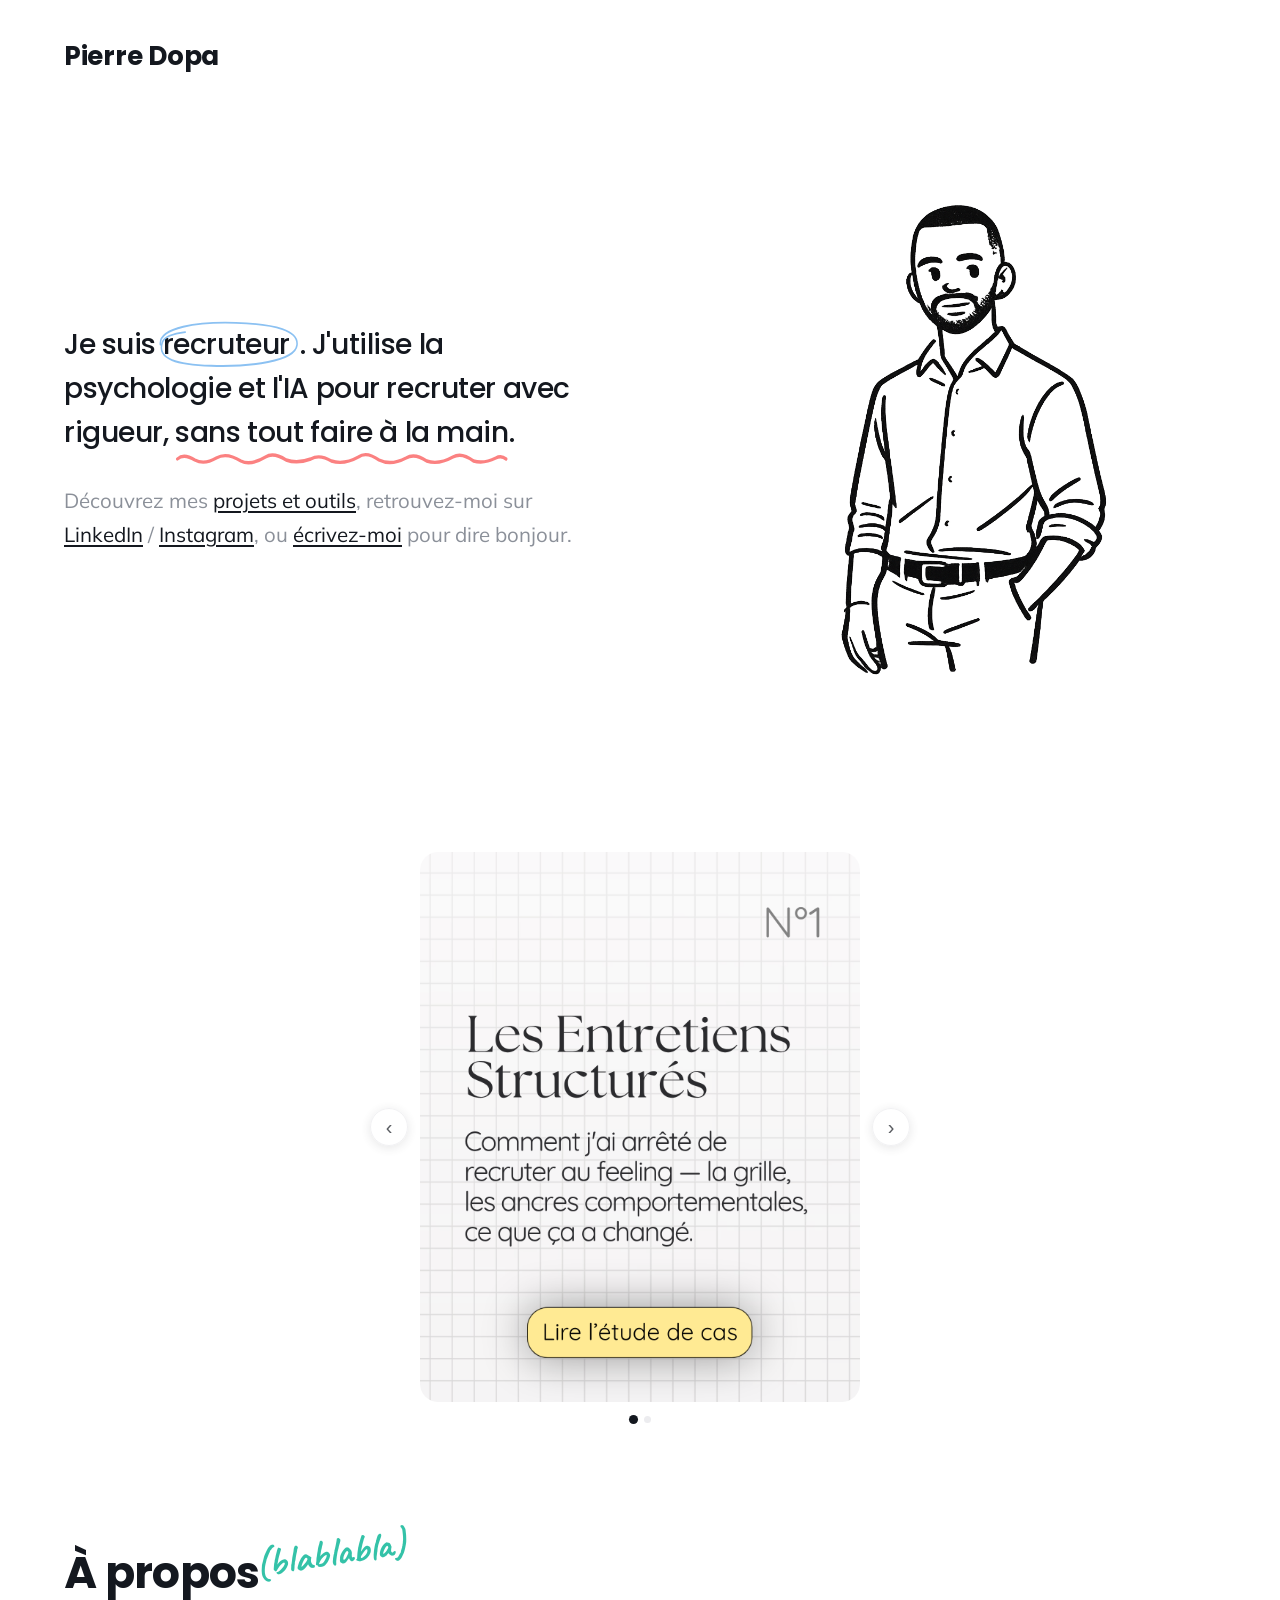
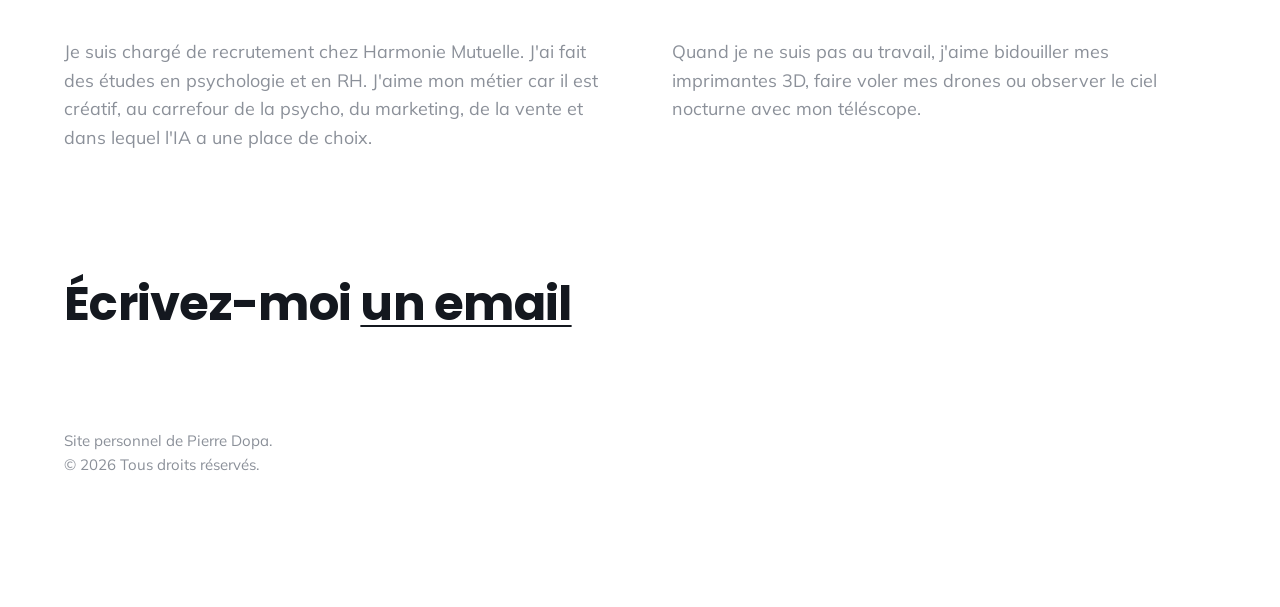
==== index.html @ f4d0df35 "feat: slides Canva ajoutées pour les deux articles" ====
<!DOCTYPE html>
<html lang="fr">
<head>
  <meta charset="UTF-8" />
  <meta name="viewport" content="width=device-width, initial-scale=1" />
  <meta name="robots" content="noindex, nofollow" />
  <title>Pierre Dopa — Recruteur</title>
  <link rel="preconnect" href="https://fonts.googleapis.com" />
  <link rel="preconnect" href="https://fonts.gstatic.com" crossorigin />
  <link href="https://fonts.googleapis.com/css2?family=Poppins:wght@400;500;600;700&family=Mulish:wght@400;500;600;700&family=Caveat:wght@600;700&display=swap" rel="stylesheet" />
  <link rel="stylesheet" href="/assets/css/style.css?v=3" />
</head>
<body>
  <!-- ========================== NAV ========================== -->
  <header class="nav">
    <div class="wrap nav-inner">
      <a class="brand" href="#top">Pierre Dopa</a>
    </div>
  </header>

  <!-- ========================= HERO ========================= -->
  <section class="hero" id="top">
    <div class="wrap hero-grid">
      <div class="hero-text">
        <h1 class="hero-headline">
          Je suis <span class="mark mark-lasso">recruteur<svg viewBox="0 0 300 90" preserveAspectRatio="none" aria-hidden="true"><path class="lasso-path" d="M22,46 C18,18 95,9 168,11 C246,13 290,24 286,47 C282,73 196,82 120,80 C56,78 14,70 26,42 C30,33 50,28 70,26" /></svg></span>.
          J'utilise la psychologie et l'IA pour recruter avec rigueur, <span class="mark mark-squiggle">sans tout faire à la main<svg viewBox="0 0 420 16" preserveAspectRatio="none" aria-hidden="true"><path class="squiggle-path" d="M3,9 Q11,3 25,10 Q37,15 52,8 Q65,2 83,11 Q95,16 114,7 Q124,2 140,10 Q154,14 171,9 Q182,4 197,11 Q213,15 231,7 Q241,1 257,10 Q272,16 291,8 Q302,3 317,11 Q332,15 350,7 Q361,2 376,11 Q389,14 404,8 Q411,5 417,9" /></svg></span>.
        </h1>
        <p class="hero-desc">
          Découvrez mes <a href="#projets">projets et outils</a>,
          retrouvez-moi sur <a class="tw" href="#" target="_blank" rel="noopener">LinkedIn</a> /
          <a href="#" target="_blank" rel="noopener">Instagram</a>,
          ou <a href="mailto:bonjour@pierredopa.com">écrivez-moi</a> pour dire bonjour.
        </p>
      </div>
      <div class="hero-art">
        <img src="/assets/illustration.png" alt="Illustration de Pierre Dopa" />
      </div>
    </div>
  </section>

  <!-- ======================== PROJETS ======================== -->
  <div class="projects" id="projets" data-project-grid="all"></div>

  <!-- ======================== À PROPOS ======================== -->
  <div class="section" id="apropos">
    <div class="wrap">
      <div class="about-head">
        <h2>À propos</h2>
        <span class="about-stamp">(blablabla)</span>
      </div>
      <div class="about-cols">
        <p>
          Je suis chargé de recrutement chez Harmonie Mutuelle. J'ai fait
          des études en psychologie et en RH. J'aime mon métier car il est
          créatif, au carrefour de la psycho, du marketing, de la vente et
          dans lequel l'IA a une place de choix. 
        </p>
        <p>
          Quand je ne suis pas au travail, j'aime bidouiller mes 
          imprimantes 3D, faire voler mes drones ou observer le 
          ciel nocturne avec mon téléscope. 
        </p>
      </div>
    </div>
  </div>

  <!-- ======================== CONTACT ======================== -->
  <div class="contact" id="contact">
    <div class="wrap">
      <h2>Écrivez-moi <a href="mailto:bonjour@pierredopa.com">un email</a></h2>
    </div>
  </div>

  <!-- ======================== FOOTER ======================== -->
  <div class="footer">
    <div class="wrap">
      <p>Site personnel de Pierre Dopa.<br />© <span id="year">2026</span> Tous droits réservés.</p>
    </div>
  </div>

  <script>
    document.getElementById("year").textContent = new Date().getFullYear();
  </script>
  <script>
    window.projects = [
      {
        slug: "entretiens-structures",
        href: "/articles/entretiens-structures/",
        slide: "/assets/slides/entretiens-structures.png",
      },
      {
        slug: "ariane",
        href: "/articles/ariane/",
        slide: "/assets/slides/ariane.png",
      },
    ];
    window.STATUS_LABELS = { "disponible": "Disponible", "en-construction": "En construction", "vision": "Vision long terme" };
  </script>
  <script>
/* ---- Carrousel unique : chaque article = une slide ---- */
function renderProjects() {
  var container = document.querySelector("[data-project-grid]");
  if (!container) return;

  var slidesHtml = window.projects.map(function(p) {
    var inner = p.slide
      ? '<img src="' + p.slide + '" alt="" loading="lazy" />'
      : '<div class="carousel-placeholder"></div>';
    return p.href
      ? '<a class="carousel-slide" href="' + p.href + '">' + inner + '</a>'
      : '<div class="carousel-slide">' + inner + '</div>';
  }).join("");

  var n = window.projects.length;
  var dotsHtml = n > 1
    ? '<div class="carousel-dots" id="pc-dots">' +
        window.projects.map(function(_, i) {
          return '<span class="carousel-dot' + (i === 0 ? " active" : "") + '" data-idx="' + i + '"></span>';
        }).join("") +
      '</div>'
    : "";

  var arrowsHtml = n > 1
    ? '<button class="carousel-arrow prev" aria-label="Précédent">‹</button>' +
      '<button class="carousel-arrow next" aria-label="Suivant">›</button>'
    : "";

  container.innerHTML =
    '<div class="carousel" id="pc">' +
      '<div class="carousel-track" id="pc-track">' + slidesHtml + '</div>' +
      arrowsHtml +
    '</div>' +
    dotsHtml;

  /* --- Interactions --- */
  var track   = document.getElementById("pc-track");
  var dotsEl  = document.getElementById("pc-dots");
  var dots    = dotsEl ? Array.from(dotsEl.querySelectorAll(".carousel-dot")) : [];
  var carousel = document.getElementById("pc");

  function updateDots() {
    if (!dots.length) return;
    var idx = Math.round(track.scrollLeft / track.offsetWidth);
    dots.forEach(function(d, i) { d.classList.toggle("active", i === idx); });
  }
  track.addEventListener("scroll", updateDots, { passive: true });

  dots.forEach(function(dot) {
    dot.addEventListener("click", function() {
      track.scrollTo({ left: parseInt(dot.dataset.idx) * track.offsetWidth, behavior: "smooth" });
    });
  });

  var prev = carousel.querySelector(".prev");
  var next = carousel.querySelector(".next");
  if (prev) prev.addEventListener("click", function() { track.scrollBy({ left: -track.offsetWidth, behavior: "smooth" }); });
  if (next) next.addEventListener("click", function() { track.scrollBy({ left:  track.offsetWidth, behavior: "smooth" }); });

  /* Drag souris (desktop) */
  var dragging = false, startX, startScroll, moved;
  track.addEventListener("mousedown", function(e) {
    dragging = true; moved = false;
    startX = e.pageX; startScroll = track.scrollLeft;
    track.classList.add("is-dragging");
  });
  document.addEventListener("mousemove", function(e) {
    if (!dragging) return;
    var dx = e.pageX - startX;
    if (Math.abs(dx) > 4) moved = true;
    track.scrollLeft = startScroll - dx;
  });
  document.addEventListener("mouseup", function(e) {
    if (!dragging) return;
    dragging = false; track.classList.remove("is-dragging");
    /* Annule le clic si c'était un drag */
    if (moved) e.stopPropagation();
  }, true);
}

document.addEventListener("DOMContentLoaded", renderProjects);
  </script>
</body>
</html>
---- assets/css/style.css ----
/* =========================================================================
   pierredopa.com — feuille de style principale
   Design handoff haute fidélité intégré dans la structure du repo.
   Esprit : fond blanc, Poppins/Mulish, marques dessinées, projets alternés,
   canvas « chaos ». Complété par des styles pour les pages intérieures
   (articles, projets listing, outils).
   ========================================================================= */

/* =========================================================================
   1. Design tokens
   ========================================================================= */
:root {
  --ink:   #14181f;
  --gray:  #8b9099;
  --bg:    #ffffff;
  --line:  #ececef;

  --blue:  #8bc1f2;   /* lasso hero */
  --red:   #fb8181;   /* gribouillis hero */
  --mint:  #34c2a8;   /* tampon "ennuyeux" */

  --btn:       #f1f2f4;
  --btn-hover: #e6e8eb;

  --maxw: 1280px;
  --pad:  clamp(20px, 5vw, 64px);

  --font-display: "Poppins", system-ui, sans-serif;
  --font-body:    "Mulish",  system-ui, sans-serif;
  --font-hand:    "Caveat",  cursive;
}

/* =========================================================================
   2. Reset minimal
   ========================================================================= */
*, *::before, *::after { box-sizing: border-box; }
html { -webkit-text-size-adjust: 100%; scroll-behavior: smooth; }
body {
  margin: 0;
  background: var(--bg);
  color: var(--ink);
  font-family: var(--font-body);
  font-size: 18px;
  line-height: 1.6;
  -webkit-font-smoothing: antialiased;
  text-rendering: optimizeLegibility;
  overflow-x: hidden;
}
img { max-width: 100%; display: block; }
a   { color: inherit; text-decoration: none; }
h1, h2, h3 { margin: 0; font-family: var(--font-display); font-weight: 600; line-height: 1.1; }
p   { margin: 0; }

/* =========================================================================
   3. Structure partagée
   ========================================================================= */
/* Le contenu passe au-dessus du canvas de gribouillage (home) */
#contentContainer { position: relative; z-index: 2; }

.wrap { max-width: var(--maxw); margin: 0 auto; padding-inline: var(--pad); }

/* =========================================================================
   4. Nav — home (chaos toggle) et pages intérieures (via layout.js)
   ========================================================================= */
.nav { padding-top: clamp(24px, 4vh, 40px); }
.nav-inner {
  display: flex; align-items: center;
  justify-content: space-between; gap: 16px;
}
.brand {
  font-family: var(--font-display); font-weight: 700;
  font-size: clamp(20px, 2.2vw, 26px); letter-spacing: -.01em;
}

/* Nav pages intérieures */
.site-nav-links { display: flex; gap: clamp(20px, 3vw, 36px); align-items: center; }
.site-nav-links a {
  font-family: var(--font-display); font-weight: 500;
  font-size: 15px; color: var(--gray);
  transition: color .18s;
}
.site-nav-links a:hover,
.site-nav-links a[aria-current="page"] { color: var(--ink); }

/* =========================================================================
   5. Hero
   ========================================================================= */
.hero {
  min-height: 80vh; display: flex; align-items: center;
  padding: clamp(40px, 8vh, 80px) 0;
}
.hero-grid {
  display: grid; grid-template-columns: 1fr 1fr;
  gap: clamp(30px, 5vw, 60px); align-items: center; width: 100%;
}
@media (max-width: 860px) { .hero-grid { grid-template-columns: 1fr; } }

.hero-headline {
  font-family: var(--font-display); font-weight: 500;
  font-size: clamp(20px, 2.2vw, 30px); line-height: 1.55;
  letter-spacing: -.015em;
}

/* Marques dessinées */
.mark { position: relative; white-space: nowrap; display: inline; }
.mark svg { position: absolute; pointer-events: none; overflow: visible; }
.mark-lasso { margin-right: .35em; }
.mark-lasso svg { left: -14px; right: -14px; top: -8px; bottom: -8px; width: calc(100% + 28px); height: calc(100% + 16px); }
.mark-squiggle svg { left: 0; right: 0; bottom: -14px; width: 100%; height: 16px; }
.lasso-path   { stroke: var(--blue); stroke-width: 3;   fill: none; stroke-linecap: round; }
.squiggle-path { stroke: var(--red);  stroke-width: 3.4; fill: none; stroke-linecap: round; }

.hero-desc {
  margin-top: 30px; font-size: clamp(18px, 1.6vw, 22px);
  color: var(--gray); line-height: 1.65;
}
.hero-desc a { color: var(--ink); text-decoration: underline; text-underline-offset: 3px; text-decoration-thickness: 1.5px; transition: color .18s; }
.hero-desc a:hover   { color: var(--blue); }
.hero-desc a.tw:hover { color: var(--mint); }

.hero-art { display: flex; justify-content: flex-end; align-items: center; }
.hero-art img { width: 100%; max-width: 100%; object-fit: contain; }
img:not([src]), img[src=""] { background: #f1f2f4; }

/* ---- Mobile ---- */
@media (max-width: 860px) {
  /* Titre centré et plus grand */
  .nav { padding-top: 20px; padding-bottom: 4px; }
  .nav-inner { justify-content: center; }
  .brand { font-size: 26px; }

  /* Moins d'écart entre titre et image */
  .hero { padding: 14px 0 40px; min-height: unset; }

  /* Image en premier, +20% */
  .hero-art  { order: -1; justify-content: center; }
  .hero-text { order:  0; }
  .hero-art img { max-width: 370px; }

  /* Headline et description pleine largeur */
  .hero-headline { font-size: clamp(22px, 6vw, 29px); }
  .hero-desc     { font-size: 18px; }
}

/* =========================================================================
   6. Sections génériques
   ========================================================================= */
.section { padding: clamp(40px, 8vh, 80px) 0; }
section[id], div[id].section { scroll-margin-top: 30px; }

/* =========================================================================
   7. Projets — cartes alternées (home)
   ========================================================================= */
/* ---- Section projets : carrousel unique ---- */
.projects {
  padding: clamp(32px, 6vh, 64px) 0;
}

/* Carrousel centré, portrait 4:5, max 440px */
.carousel {
  position: relative;
  width: 100%;
  max-width: 440px;
  margin: 0 auto;
}

.carousel-track {
  display: flex;
  overflow-x: auto;
  scroll-snap-type: x mandatory;
  -webkit-overflow-scrolling: touch;
  scrollbar-width: none;
  border-radius: 18px;
  cursor: grab;
}
.carousel-track::-webkit-scrollbar { display: none; }
.carousel-track.is-dragging { cursor: grabbing; }

.carousel-slide {
  scroll-snap-align: start;
  flex-shrink: 0;
  width: 100%;
  aspect-ratio: 4 / 5;
  border-radius: 18px;
  overflow: hidden;
  background: #f1f2f4;
  display: block;
  text-decoration: none;
}
.carousel-slide img {
  width: 100%; height: 100%;
  object-fit: cover;
  display: block;
  pointer-events: none;
}
.carousel-placeholder {
  width: 100%; height: 100%;
}

/* Flèches — desktop uniquement */
.carousel-arrow {
  display: none;
  position: absolute; top: 50%; transform: translateY(-50%);
  width: 38px; height: 38px;
  background: rgba(255,255,255,.92); border: 1px solid var(--line);
  border-radius: 50%; font-size: 20px; line-height: 1;
  cursor: pointer; color: var(--ink); z-index: 2;
  align-items: center; justify-content: center; padding: 0;
  box-shadow: 0 2px 10px rgba(20,24,31,.14);
  transition: opacity .18s, box-shadow .18s;
}
.carousel-arrow:hover { opacity: 1; box-shadow: 0 4px 16px rgba(20,24,31,.2); }
.carousel-arrow.prev { left: -50px; }
.carousel-arrow.next { right: -50px; }
@media (min-width: 620px) { .carousel-arrow { display: flex; opacity: .7; } }

/* Dots */
.carousel-dots {
  display: flex; justify-content: center; gap: 7px; margin-top: 14px;
}
.carousel-dot {
  width: 7px; height: 7px; border-radius: 50%;
  background: var(--line); cursor: pointer;
  transition: background .2s, transform .2s;
}
.carousel-dot.active { background: var(--ink); transform: scale(1.3); }

/* Bouton pilule */
.btn {
  margin-top: 6px; display: inline-flex; align-items: center; gap: 8px;
  font-family: var(--font-display); font-weight: 500; font-size: 16px;
  background: var(--btn); color: var(--ink);
  padding: 13px 26px; border-radius: 999px; border: 0; cursor: pointer;
  text-decoration: none;
  transition: background .18s, transform .18s;
}
.btn:hover { background: var(--btn-hover); transform: translateY(-2px); }
.btn.inactive { color: var(--gray); cursor: default; }
.btn.inactive:hover { background: var(--btn); transform: none; }

/* =========================================================================
   8. À propos
   ========================================================================= */
.about-head { position: relative; display: inline-block; margin-bottom: 40px; }
.about-head h2 { font-family: var(--font-display); font-weight: 700; font-size: clamp(30px, 3.6vw, 44px); letter-spacing: -.015em; }
.about-stamp {
  position: absolute; top: -28px; left: calc(100% - 6px);
  font-family: var(--font-hand); color: var(--mint);
  font-size: 40px; font-weight: 700; transform: rotate(-9deg); white-space: nowrap;
}
.about-cols { display: grid; grid-template-columns: 1fr 1fr; gap: clamp(30px, 5vw, 70px); }
@media (max-width: 720px) { .about-cols { grid-template-columns: 1fr; gap: 22px; } }
.about-cols p { font-size: clamp(17px, 1.4vw, 20px); color: var(--gray); line-height: 1.6; }
.about-cols a { color: var(--ink); text-decoration: underline; text-underline-offset: 3px; }

/* =========================================================================
   9. Contact
   ========================================================================= */
.contact { padding: clamp(30px, 6vh, 70px) 0; }
.contact h2 { font-family: var(--font-display); font-weight: 700; font-size: clamp(30px, 4vw, 48px); letter-spacing: -.015em; }
.contact a { color: var(--ink); text-decoration: underline; text-underline-offset: 5px; text-decoration-thickness: 2px; transition: color .18s; }
.contact a:hover { color: var(--blue); }

/* =========================================================================
   10. Footer
   ========================================================================= */
.footer { padding: clamp(30px, 5vh, 60px) 0 130px; }
.footer p { font-size: 15px; color: var(--gray); line-height: 1.6; }
.footer a { color: var(--ink); text-decoration: underline; text-underline-offset: 2px; }

/* =========================================================================
   11. Pages intérieures — articles, outils, listing projets
   ========================================================================= */

/* En-tête et pied de page injectés par layout.js sur les pages intérieures */
#site-header { border-bottom: 1px solid var(--line); }
#site-footer  { border-top:    1px solid var(--line); }

/* Zone de contenu principale des pages intérieures (outils, listing) */
.inner-main {
  padding-block: clamp(40px, 8vh, 80px);
  min-height: 60vh;
}

/* ---- Page article ---- */
.art-page {
  max-width: 900px;
  margin: 0 auto;
  padding-inline: clamp(22px, 5vw, 56px);
}

/* Nav article */
.art-nav {
  display: flex; align-items: center; justify-content: space-between;
  padding: clamp(24px, 4vh, 40px) 0 0;
}
.art-back {
  display: inline-flex; align-items: center; gap: 8px;
  font-family: var(--font-display); font-size: 15px;
  font-weight: 600; color: var(--gray); transition: color .18s;
}
.art-back:hover { color: var(--ink); }
.art-back:hover .art-arr { transform: translateX(-3px); }
.art-arr { display: inline-block; transition: transform .18s; }
.art-brand {
  font-family: var(--font-display); font-weight: 700; font-size: 17px;
}

/* Header article */
.art-head { padding: clamp(32px, 5vh, 56px) 0 clamp(20px, 3vh, 34px); }
.art-kicker {
  display: inline-block; font-family: var(--font-display);
  font-weight: 600; font-size: 12px; letter-spacing: .1em;
  text-transform: uppercase; color: var(--red); margin-bottom: 16px;
}
.art-title {
  font-family: var(--font-display); font-weight: 700;
  font-size: clamp(27px, 4vw, 44px); line-height: 1.1;
  letter-spacing: -.02em;
}
.art-meta {
  display: flex; gap: 14px; align-items: center;
  margin-top: 16px; font-size: 14px; color: var(--gray);
  font-family: var(--font-display);
}
.art-dot {
  width: 3px; height: 3px; border-radius: 50%;
  background: var(--line); flex: none;
}

/* Corps de l'article */
.art-body { padding-bottom: 70px; }

.art-intro {
  font-size: clamp(18px, 1.6vw, 21px); line-height: 1.72; color: var(--ink);
  padding: 26px 0;
  border-top: 1px solid var(--line); border-bottom: 1px solid var(--line);
  margin-bottom: 48px;
}

.art-body h2 {
  font-family: var(--font-display);
  font-size: clamp(19px, 2.1vw, 24px); font-weight: 600; line-height: 1.25;
  margin: 52px 0 18px; clear: both;
}
.art-body h3 {
  font-family: var(--font-display); font-size: 19px; font-weight: 600;
  margin: 28px 0 10px;
}
.art-body p { font-size: 18px; line-height: 1.75; color: var(--ink); margin-bottom: 22px; }
.art-body em { font-style: italic; }
.art-body strong { font-weight: 700; }
.art-body ul, .art-body ol {
  padding-left: 1.4em; font-size: 18px; line-height: 1.75;
  color: var(--ink); margin-bottom: 22px;
}
.art-body li { margin-bottom: 6px; }
.art-body a { color: var(--ink); text-decoration: underline; text-underline-offset: 3px; text-decoration-thickness: 1px; transition: color .18s; }
.art-body a:hover { color: var(--blue); }
.art-body blockquote {
  margin: 28px 0; padding-left: 20px;
  border-left: 2px solid var(--line); color: var(--gray); font-style: italic;
}
.art-body code {
  font-family: ui-monospace, SFMono-Regular, Menlo, Consolas, monospace;
  font-size: .88em; background: #f4f5f7; padding: .15em .35em; border-radius: 4px;
}
.art-body pre {
  background: #f4f5f7; padding: 18px 20px; border-radius: 8px;
  overflow-x: auto; margin-bottom: 22px;
}
.art-body pre code { background: none; padding: 0; }

/* Footer article */
.art-foot { padding: 48px 0 72px; border-top: 1px solid var(--line); }
.art-foot-cta {
  font-family: var(--font-display); font-weight: 700;
  font-size: clamp(22px, 3vw, 30px); letter-spacing: -.01em;
}
.art-foot-cta a {
  text-decoration: underline; text-underline-offset: 5px;
  text-decoration-thickness: 2px; transition: color .18s;
}
.art-foot-cta a:hover { color: var(--blue); }

/* Liste de projets — page /projets/ */
.project-list-simple {
  list-style: none; margin: 0; padding: 0;
  display: flex; flex-direction: column; gap: 16px;
}
.project-item {
  display: flex; align-items: baseline; justify-content: space-between;
  gap: 16px; flex-wrap: wrap;
  padding: 20px 24px; border: 1px solid var(--line); border-radius: 10px;
  transition: border-color .2s;
}
.project-item:hover { border-color: #c8ccd4; }
.project-item__title {
  font-family: var(--font-display); font-weight: 600; font-size: 18px;
}
.project-item__title a { transition: color .18s; }
.project-item__title a:hover { color: var(--blue); }
.project-item__desc { color: var(--gray); font-size: 16px; margin-top: 4px; }
.project-item__meta { display: flex; align-items: center; gap: 10px; flex-shrink: 0; }
.status-tag {
  font-family: var(--font-display); font-size: 13px; font-weight: 500;
  color: var(--gray); border: 1px solid var(--line);
  border-radius: 999px; padding: 3px 14px; white-space: nowrap;
}
.type-tag {
  font-family: var(--font-display); font-size: 12px; font-weight: 500;
  color: var(--gray); opacity: .7;
}

/* Titre de section pages intérieures */
.inner-title {
  font-size: clamp(28px, 4vw, 40px); font-weight: 700; letter-spacing: -.02em;
  margin-bottom: clamp(8px, 2vh, 14px);
}
.inner-lead { color: var(--gray); font-size: clamp(16px, 1.4vw, 18px); margin-bottom: clamp(28px, 5vh, 48px); }

/* =========================================================================
   13. Responsive commun
   ========================================================================= */
@media (prefers-reduced-motion: reduce) { html { scroll-behavior: auto; } }
@media (max-width: 520px) {
  #paintBoard { left: 16px; bottom: 16px; gap: 11px; }
  .about-stamp { left: calc(100% - 4px); font-size: 32px; top: -22px; }
}
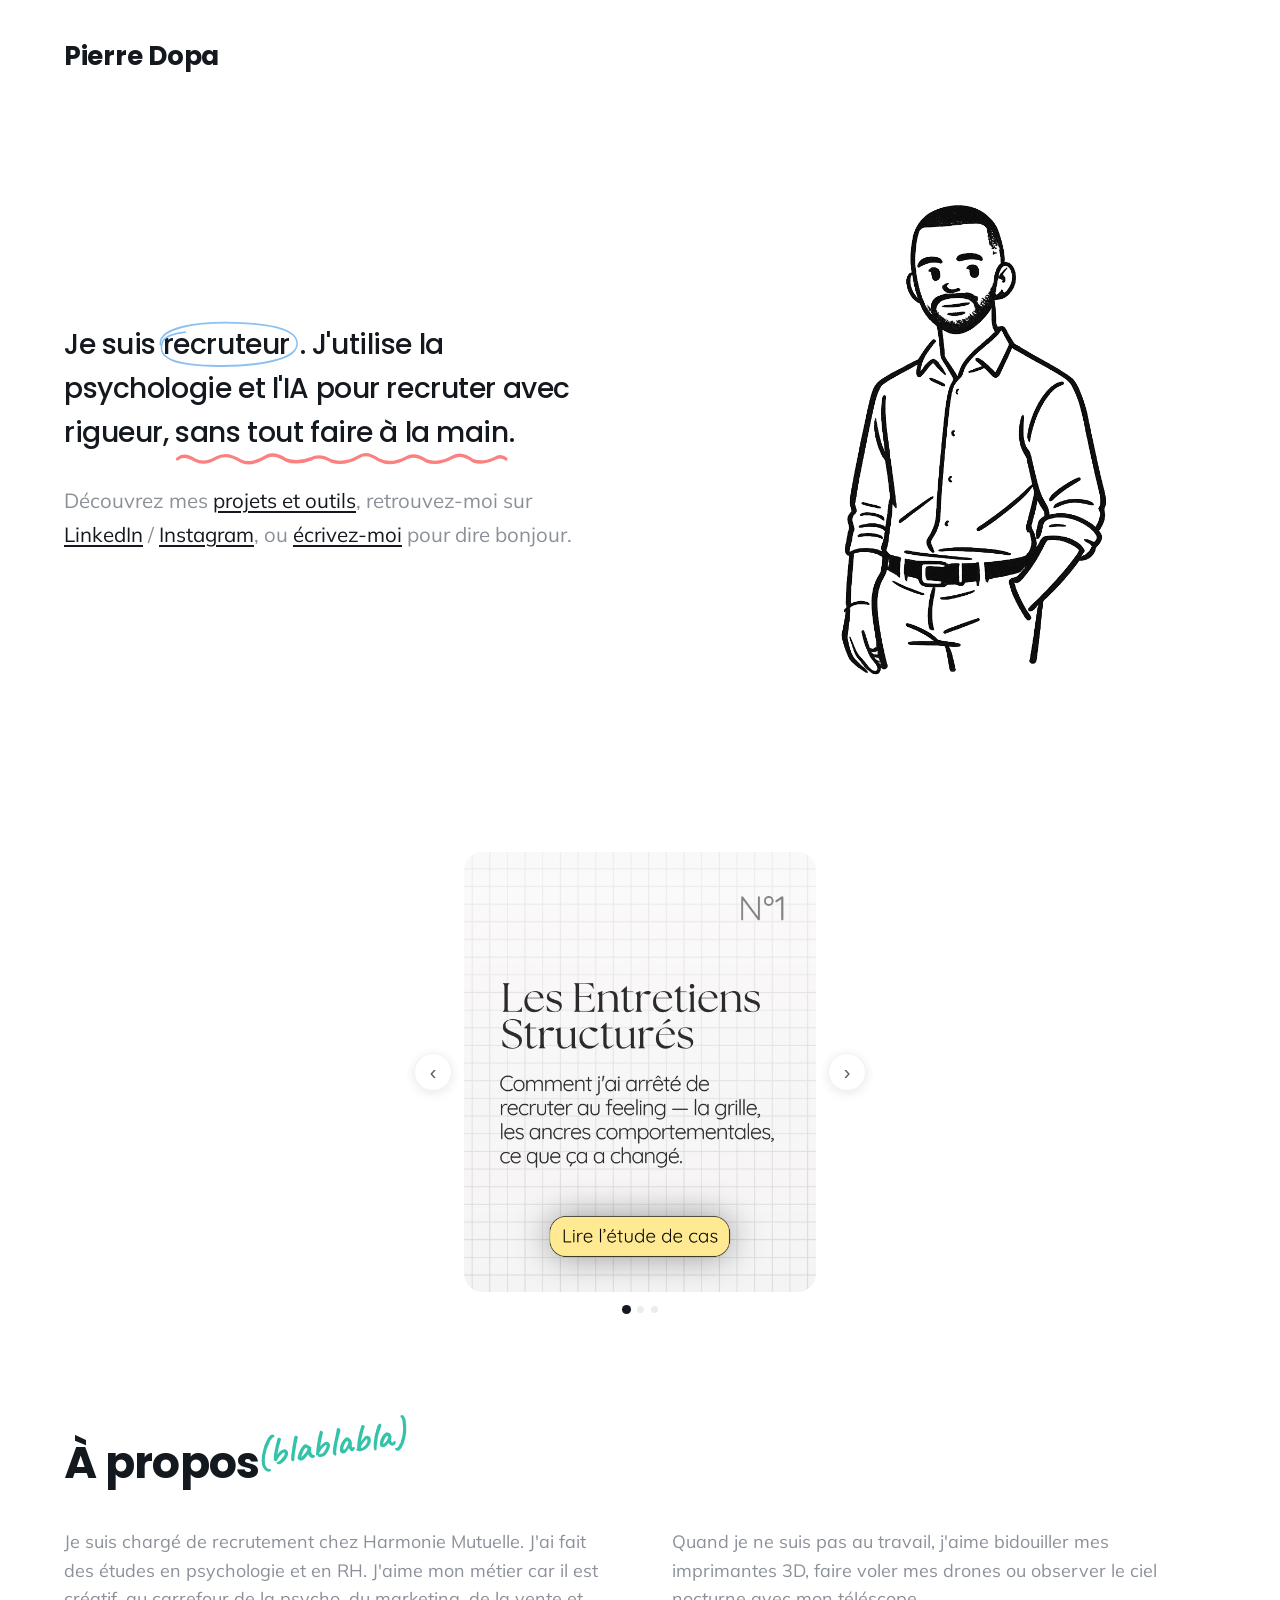
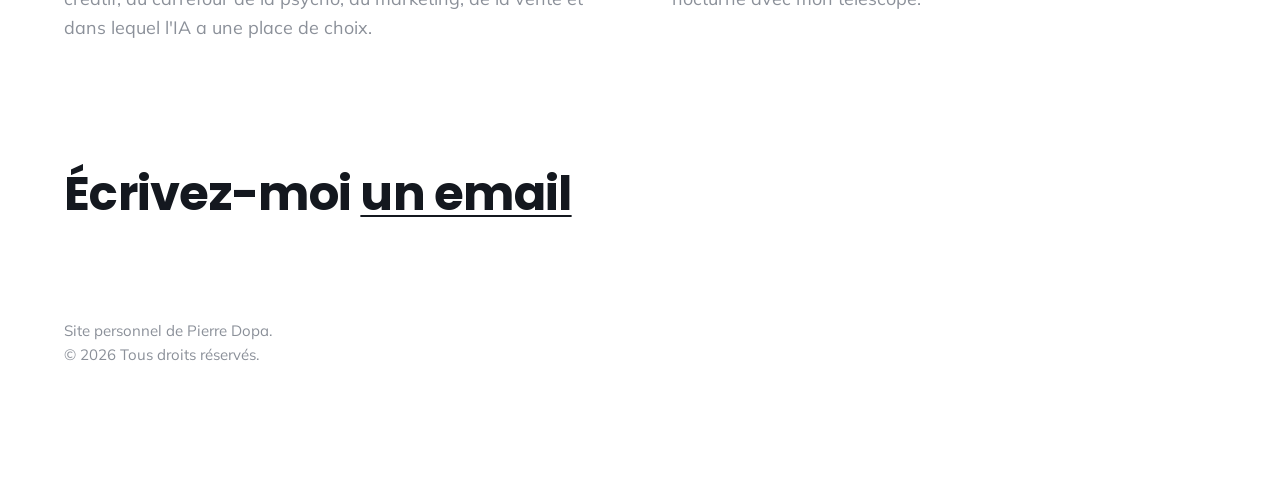
==== commit d5aea71d: "feat: article Kaizen + slide carrousel Co-Authored-By: Claude Sonnet 4.6 <noreply@anthropic.com>" ====
--- a/index.html
+++ b/index.html
@@ -94,6 +94,11 @@
         href: "/articles/ariane/",
         slide: "/assets/slides/ariane.png",
       },
+      {
+        slug: "kaizen",
+        href: "/articles/kaizen/",
+        slide: "/assets/slides/kaizen.png",
+      },
     ];
     window.STATUS_LABELS = { "disponible": "Disponible", "en-construction": "En construction", "vision": "Vision long terme" };
   </script>
--- a/assets/css/style.css
+++ b/assets/css/style.css
@@ -159,8 +159,8 @@
 /* Carrousel centré, portrait 4:5, max 440px */
 .carousel {
   position: relative;
-  width: 100%;
-  max-width: 440px;
+  width: 80%;
+  max-width: 352px;
   margin: 0 auto;
 }
 
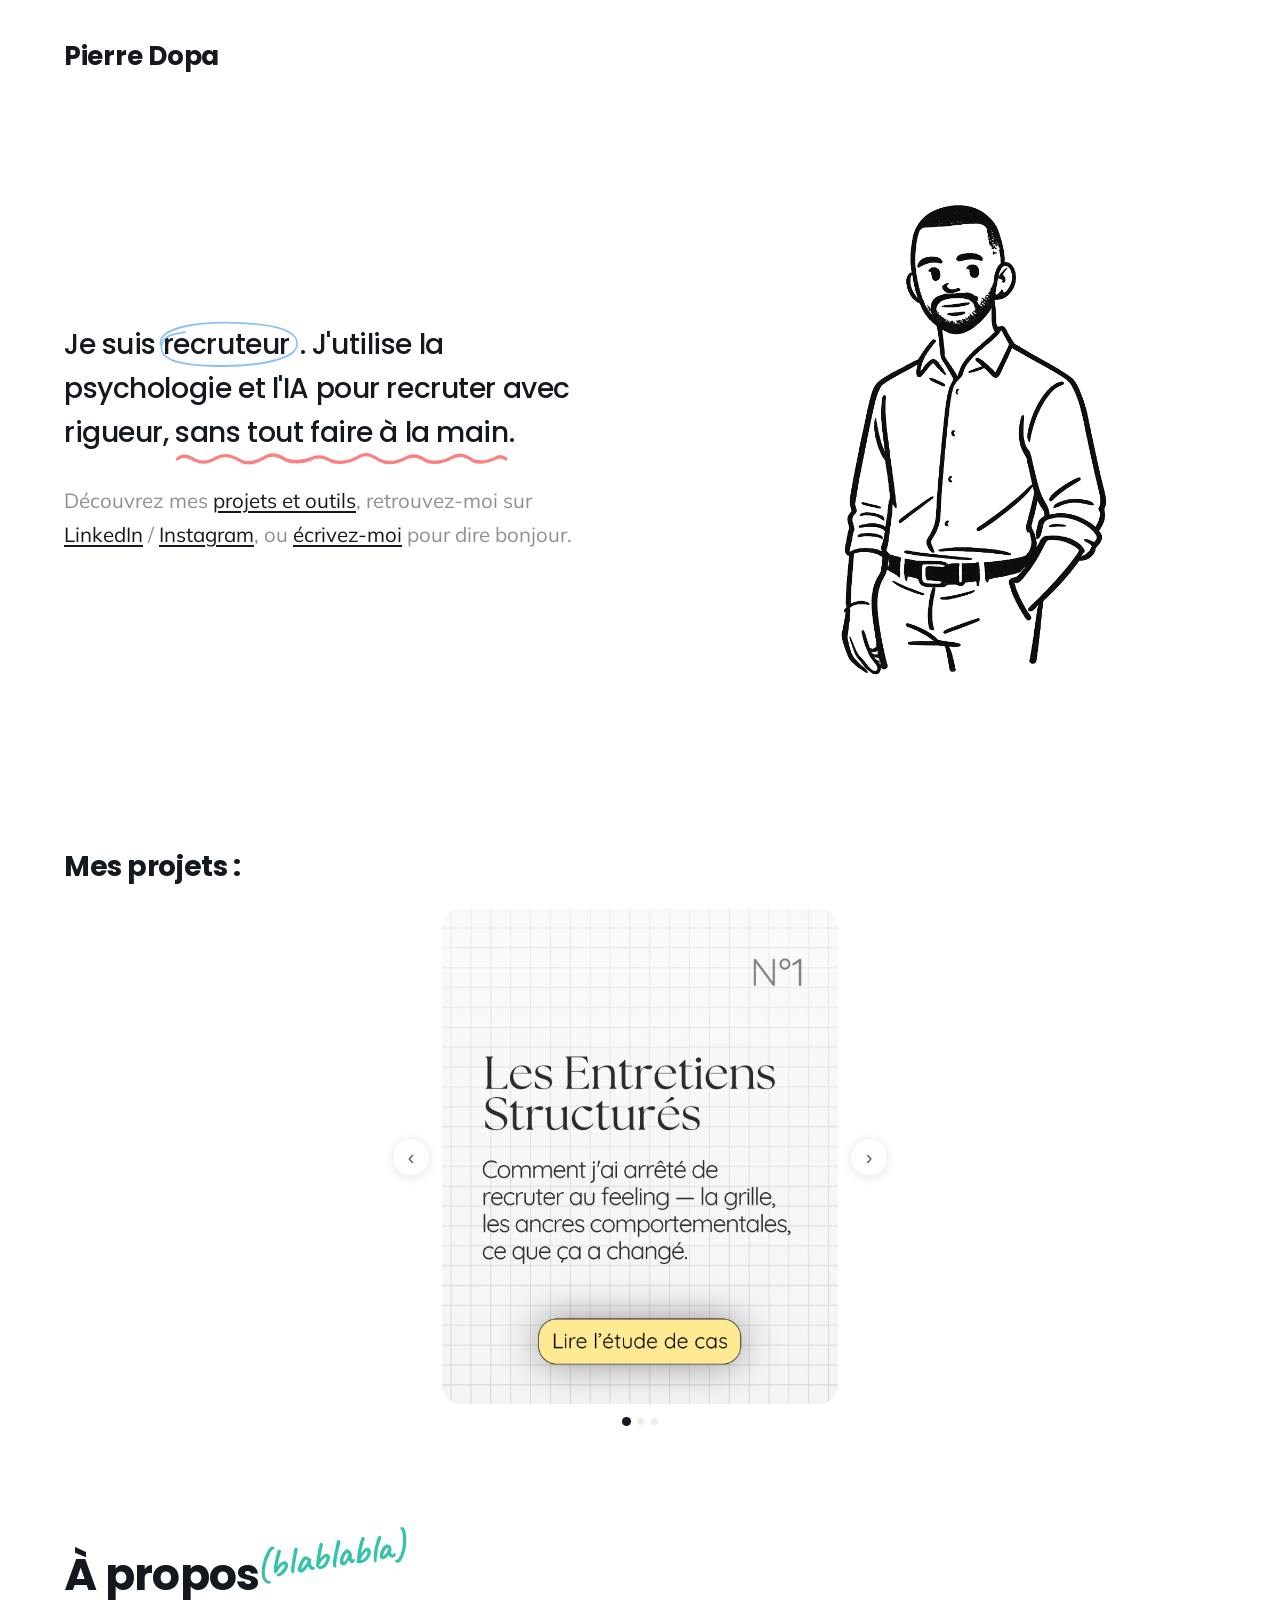
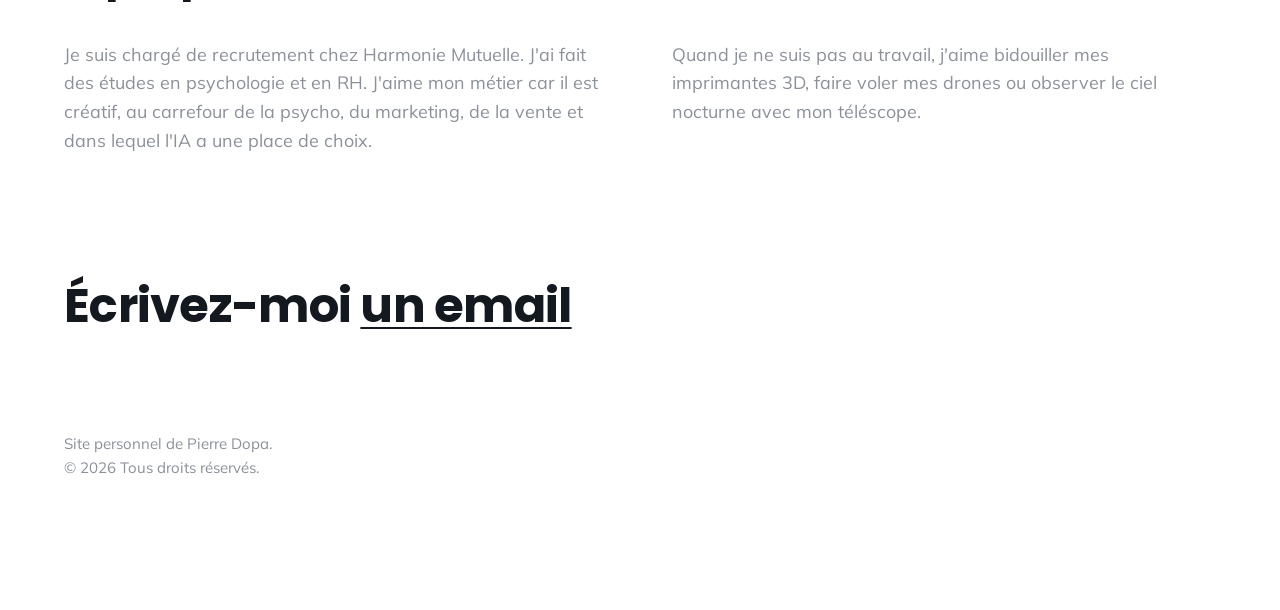
==== commit 76bea3dd: "feat: titre 'Mes projets :' + carousel 90%" ====
--- a/index.html
+++ b/index.html
@@ -132,6 +132,7 @@
     : "";
 
   container.innerHTML =
+    '<h2 class="projects-title">Mes projets :</h2>' +
     '<div class="carousel" id="pc">' +
       '<div class="carousel-track" id="pc-track">' + slidesHtml + '</div>' +
       arrowsHtml +
--- a/assets/css/style.css
+++ b/assets/css/style.css
@@ -157,10 +157,17 @@
 }
 
 /* Carrousel centré, portrait 4:5, max 440px */
+.projects-title {
+  font-family: var(--font-display); font-weight: 700;
+  font-size: clamp(22px, 2.4vw, 28px); letter-spacing: -.015em;
+  margin-bottom: clamp(18px, 3vh, 28px);
+  padding-inline: var(--pad);
+}
+
 .carousel {
   position: relative;
-  width: 80%;
-  max-width: 352px;
+  width: 90%;
+  max-width: 396px;
   margin: 0 auto;
 }
 
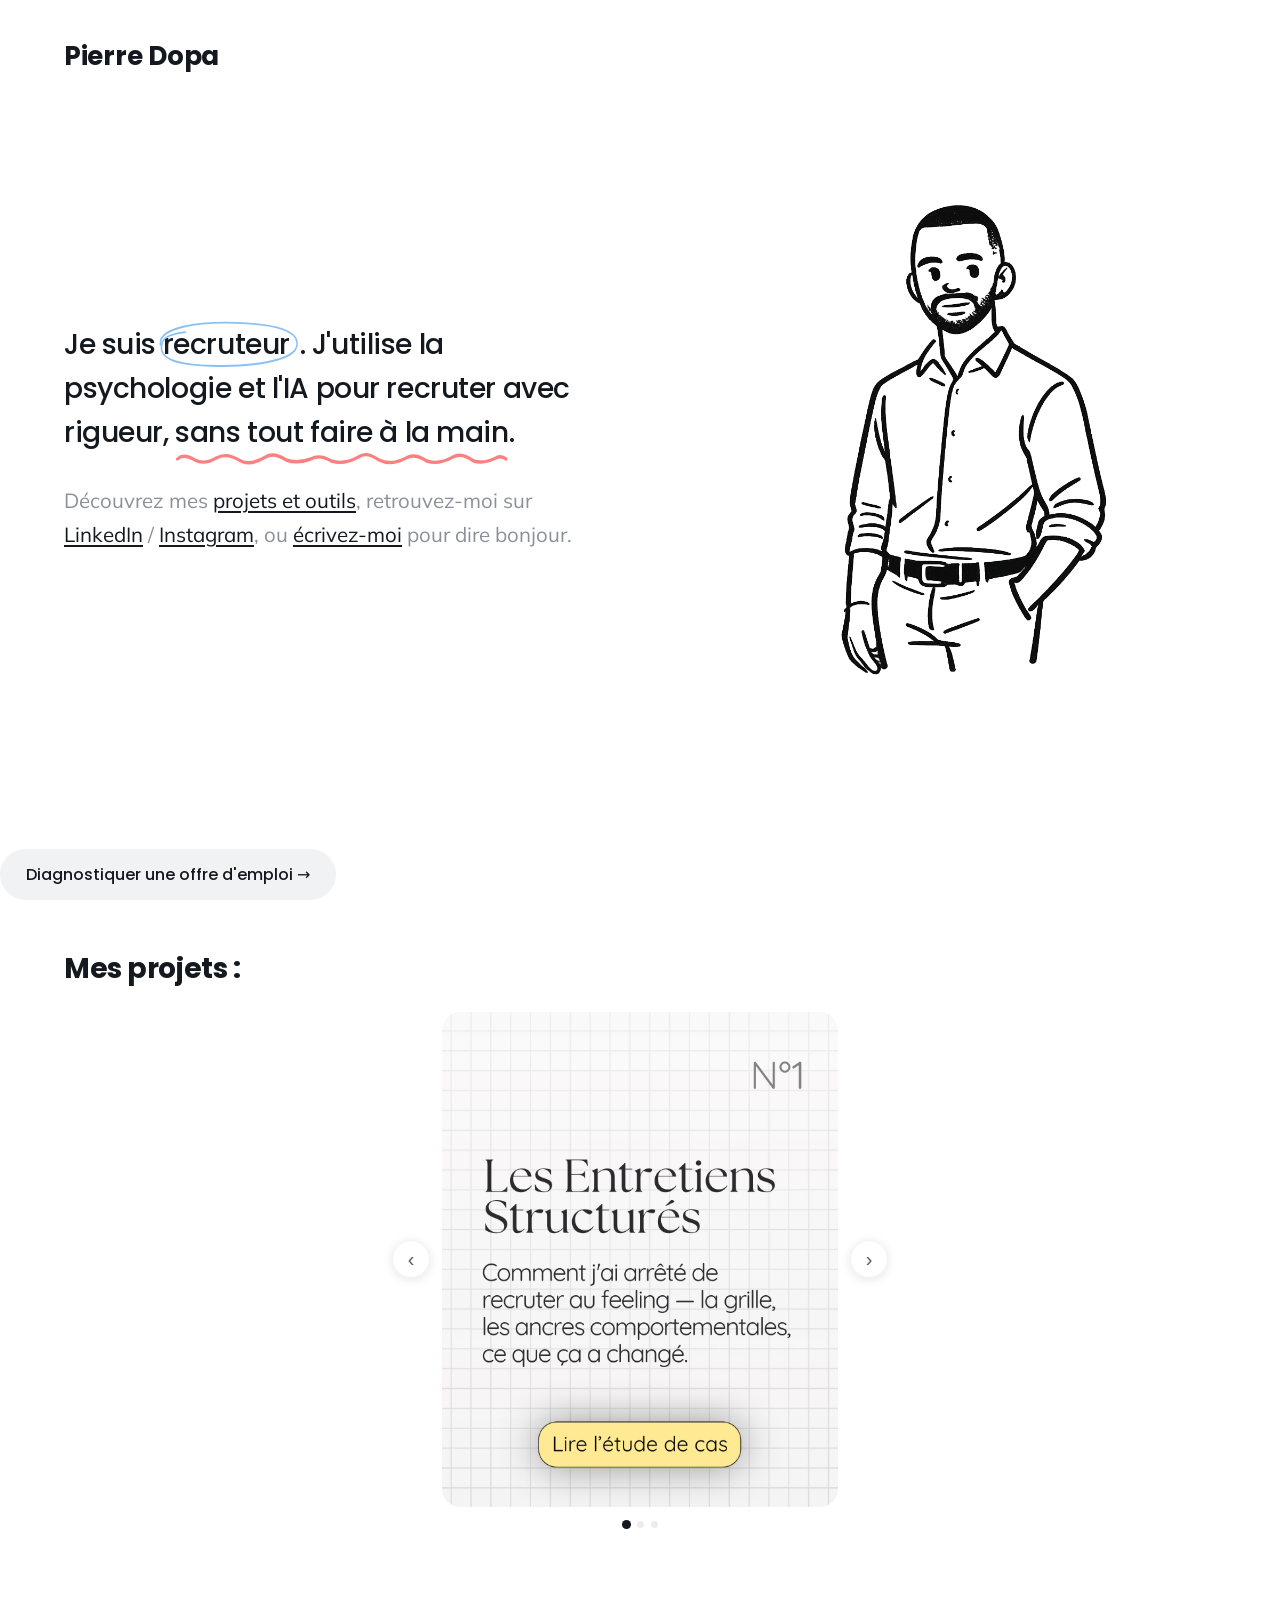
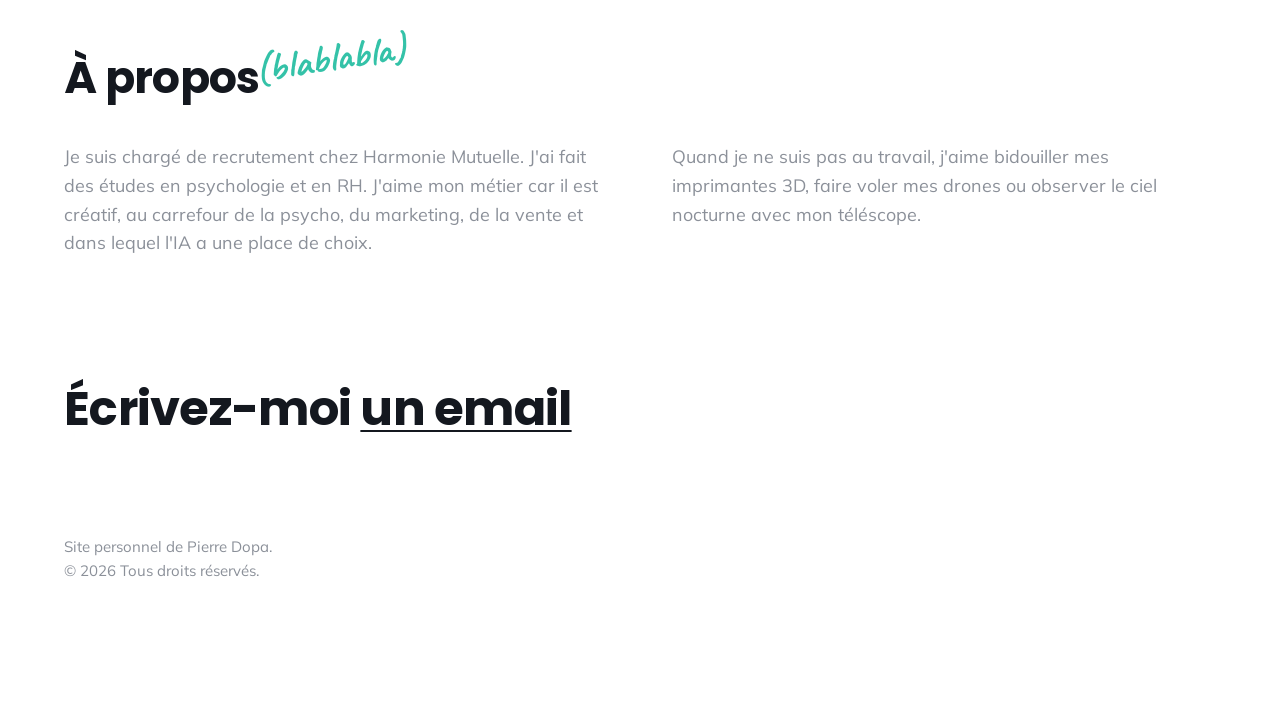
==== commit ceeb6383: "feat: outil diagnostic d'offre + bouton home + config Vercel - /outils/analyse-offre/ : page outil c" ====
--- a/index.html
+++ b/index.html
@@ -40,6 +40,11 @@
   </section>
 
   <!-- ======================== PROJETS ======================== -->
+  <!-- ======================= OUTIL ======================= -->
+  <div class="tool-cta wrap">
+    <a class="btn" href="/outils/analyse-offre/">Diagnostiquer une offre d'emploi →</a>
+  </div>
+
   <div class="projects" id="projets" data-project-grid="all"></div>
 
   <!-- ======================== À PROPOS ======================== -->
--- a/assets/css/style.css
+++ b/assets/css/style.css
@@ -151,6 +151,11 @@
 /* =========================================================================
    7. Projets — cartes alternées (home)
    ========================================================================= */
+/* ---- Bouton outil ---- */
+.tool-cta {
+  padding: clamp(28px, 5vh, 48px) 0 0;
+}
+
 /* ---- Section projets : carrousel unique ---- */
 .projects {
   padding: clamp(32px, 6vh, 64px) 0;
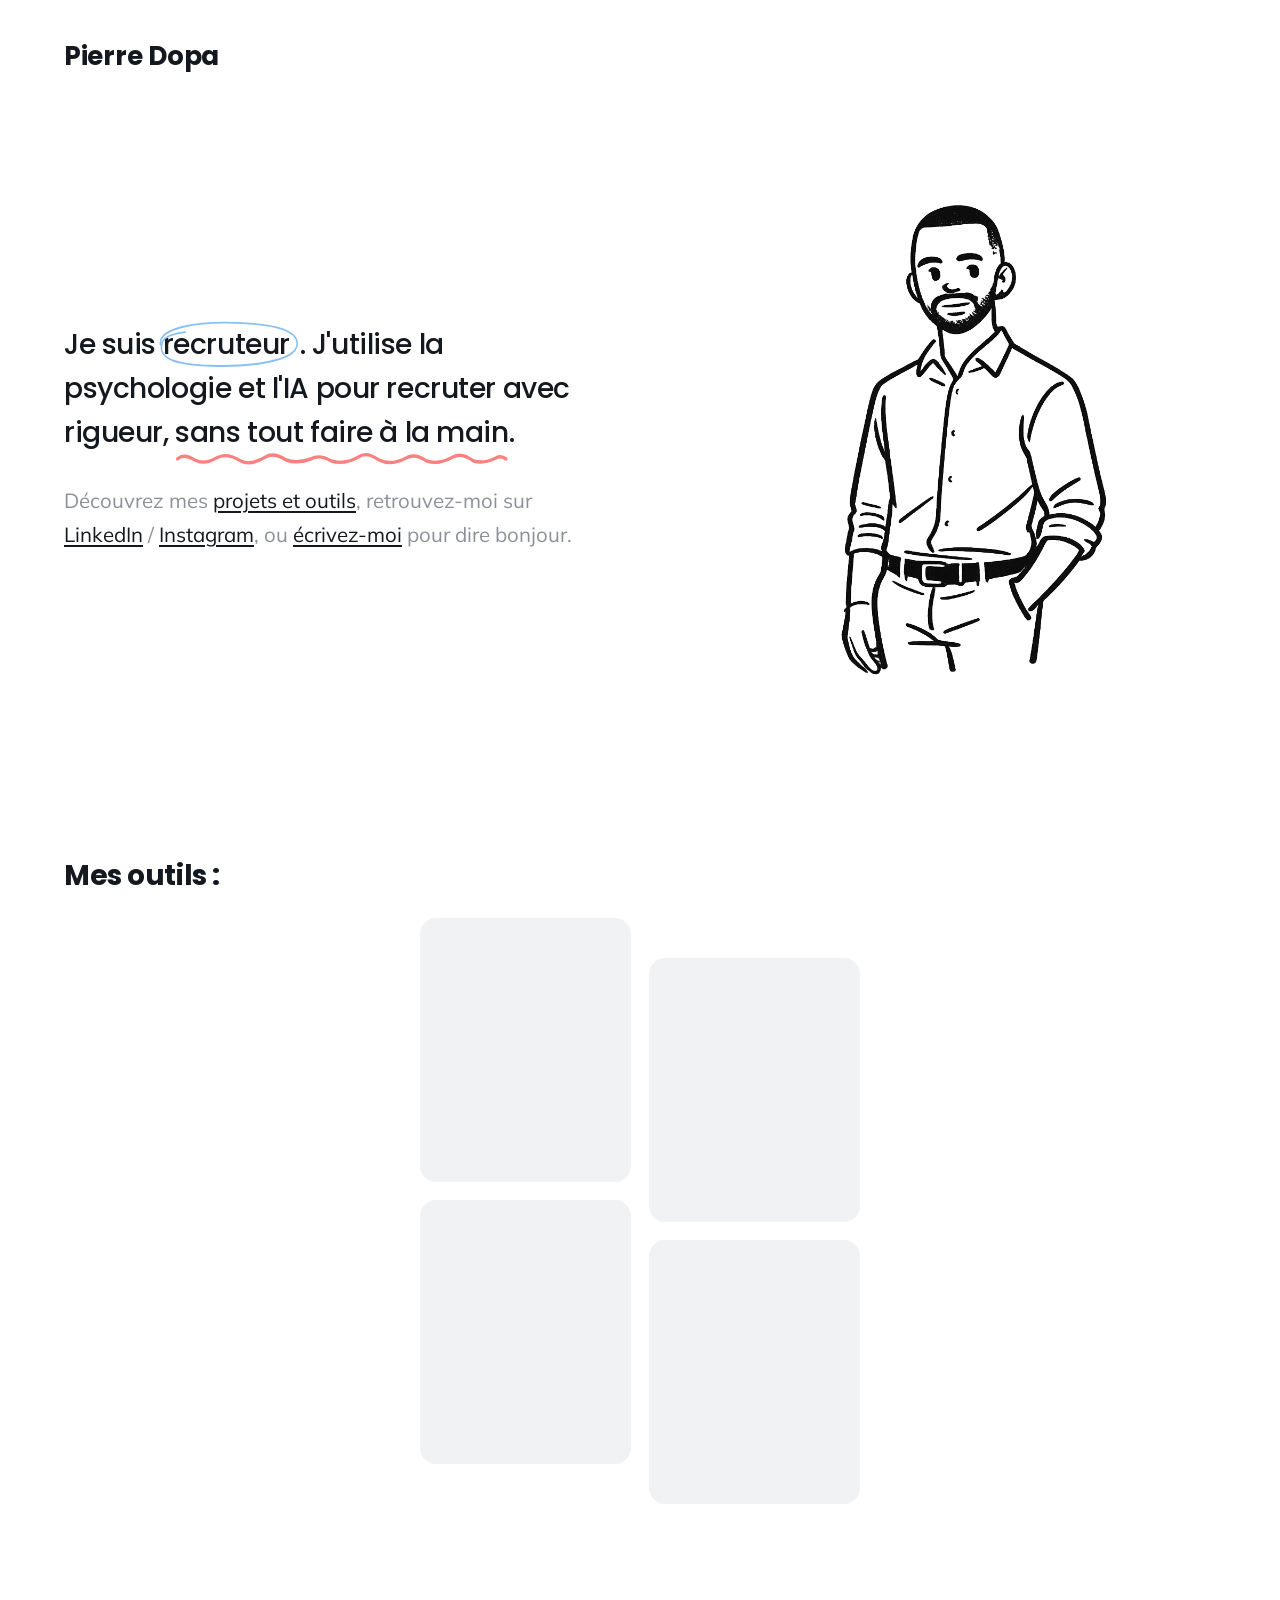
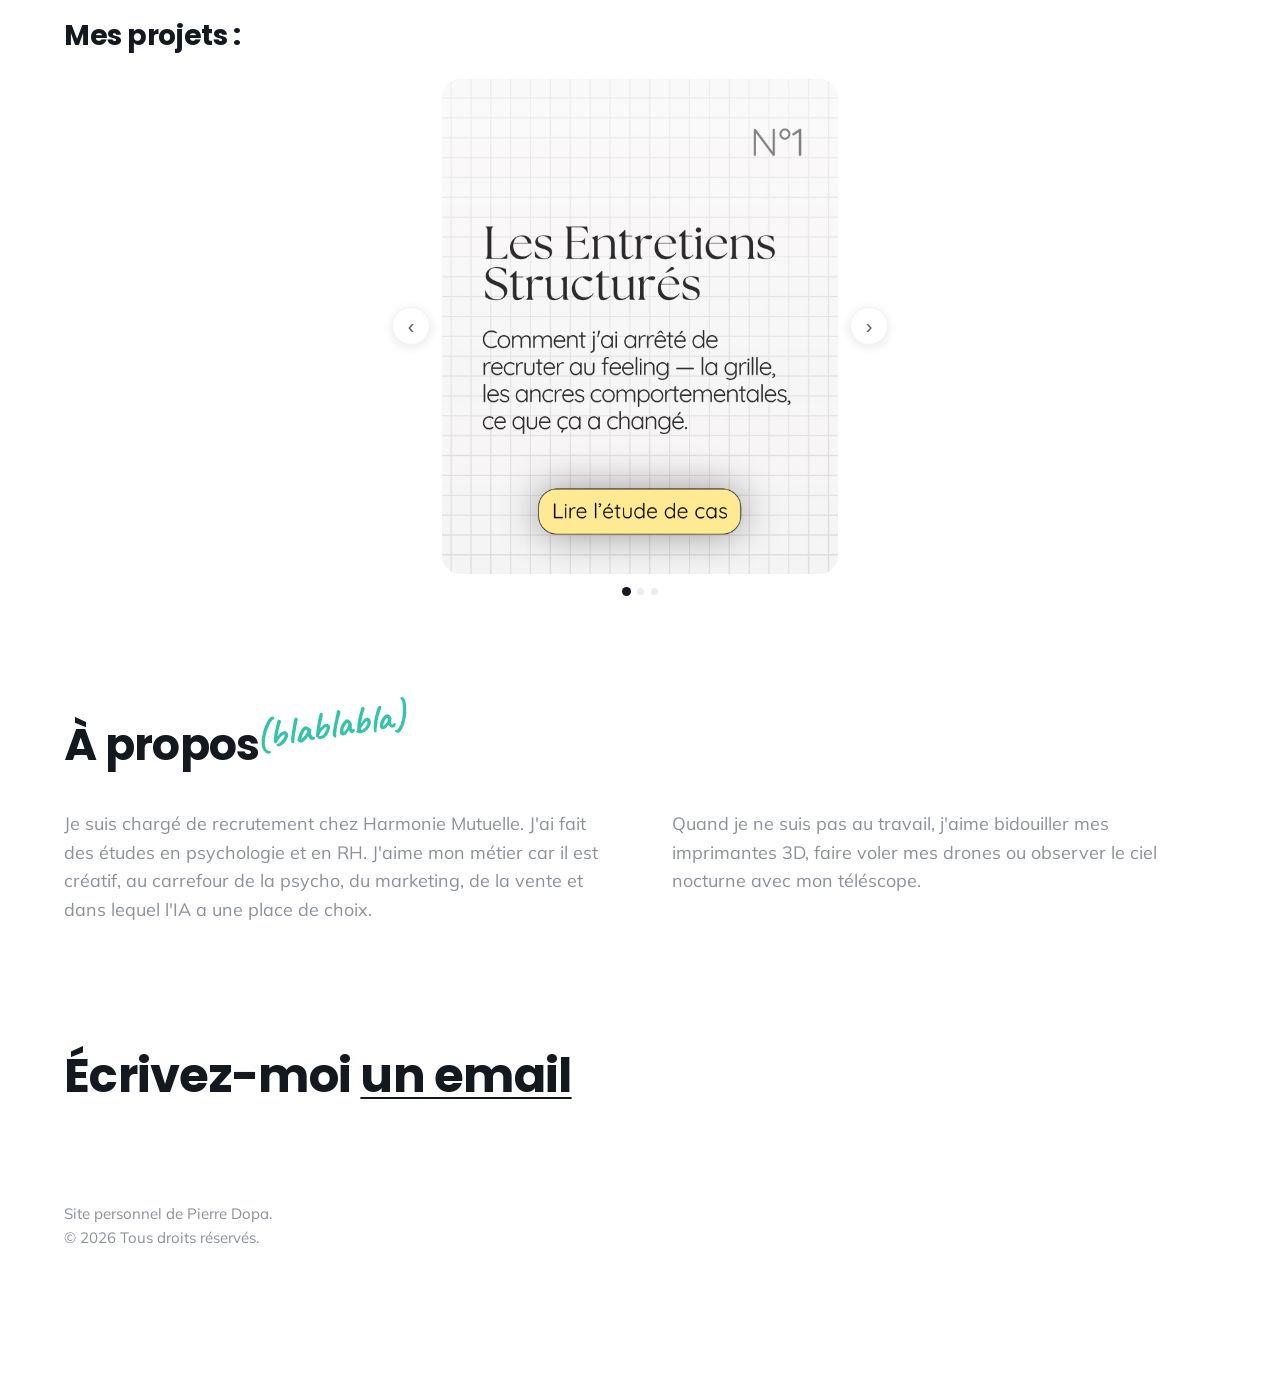
==== commit 4924d063: "feat: section 'Mes outils' — galerie 2 colonnes en quinconce" ====
--- a/index.html
+++ b/index.html
@@ -40,11 +40,10 @@
   </section>
 
   <!-- ======================== PROJETS ======================== -->
-  <!-- ======================= OUTIL ======================= -->
-  <div class="tool-cta wrap">
-    <a class="btn" href="/outils/analyse-offre/">Diagnostiquer une offre d'emploi →</a>
-  </div>
-
+  <!-- ======================= OUTILS ======================= -->
+  <div class="tools-section" id="outils"></div>
+
+  <!-- ======================= PROJETS ======================= -->
   <div class="projects" id="projets" data-project-grid="all"></div>
 
   <!-- ======================== À PROPOS ======================== -->
@@ -106,6 +105,13 @@
       },
     ];
     window.STATUS_LABELS = { "disponible": "Disponible", "en-construction": "En construction", "vision": "Vision long terme" };
+
+    window.tools = [
+      { href: "/outils/analyse-offre/", slide: null },
+      { href: "/outils/analyse-offre/", slide: null },
+      { href: "/outils/analyse-offre/", slide: null },
+      { href: "/outils/analyse-offre/", slide: null },
+    ];
   </script>
   <script>
 /* ---- Carrousel unique : chaque article = une slide ---- */
@@ -190,6 +196,33 @@
 }
 
 document.addEventListener("DOMContentLoaded", renderProjects);
+
+function renderTools() {
+  var container = document.getElementById("outils");
+  if (!container || !window.tools || !window.tools.length) return;
+
+  var col1 = "", col2 = "";
+  window.tools.forEach(function(t, i) {
+    var inner = t.slide
+      ? '<img src="' + t.slide + '" alt="" loading="lazy" />'
+      : '<div class="tool-card-ph"></div>';
+    var card = t.href
+      ? '<a class="tool-card" href="' + t.href + '">' + inner + '</a>'
+      : '<div class="tool-card">' + inner + '</div>';
+    if (i % 2 === 0) col1 += card;
+    else             col2 += card;
+  });
+
+  container.innerHTML =
+    '<div class="wrap">' +
+      '<h2 class="section-title">Mes outils :</h2>' +
+      '<div class="tools-grid">' +
+        '<div class="tools-col">' + col1 + '</div>' +
+        '<div class="tools-col tools-col--offset">' + col2 + '</div>' +
+      '</div>' +
+    '</div>';
+}
+document.addEventListener("DOMContentLoaded", renderTools);
   </script>
 </body>
 </html>
--- a/assets/css/style.css
+++ b/assets/css/style.css
@@ -151,10 +151,45 @@
 /* =========================================================================
    7. Projets — cartes alternées (home)
    ========================================================================= */
-/* ---- Bouton outil ---- */
-.tool-cta {
-  padding: clamp(28px, 5vh, 48px) 0 0;
-}
+/* ---- Section outils ---- */
+.tools-section {
+  padding: clamp(40px, 7vh, 72px) 0;
+}
+.section-title {
+  font-family: var(--font-display); font-weight: 700;
+  font-size: clamp(22px, 2.4vw, 28px); letter-spacing: -.015em;
+  margin-bottom: clamp(20px, 3vh, 32px);
+}
+.tools-grid {
+  display: flex;
+  gap: clamp(10px, 2.5vw, 18px);
+  max-width: 440px;
+  margin: 0 auto;
+}
+.tools-col {
+  flex: 1;
+  display: flex;
+  flex-direction: column;
+  gap: clamp(10px, 2.5vw, 18px);
+}
+.tools-col--offset { padding-top: clamp(24px, 4vw, 40px); }
+
+.tool-card {
+  display: block;
+  width: 100%;
+  aspect-ratio: 4 / 5;
+  border-radius: 16px;
+  overflow: hidden;
+  background: #f1f2f4;
+  text-decoration: none;
+  transition: transform .25s cubic-bezier(.2,.7,.2,1), box-shadow .25s;
+}
+.tool-card:hover { transform: translateY(-5px); box-shadow: 0 16px 40px -10px rgba(20,24,31,.18); }
+.tool-card img { width: 100%; height: 100%; object-fit: cover; display: block; }
+.tool-card-ph { width: 100%; height: 100%; }
+
+/* ---- Titre partagé projets/outils ---- */
+.projects-title { /* déjà défini inline dans renderProjects */ }
 
 /* ---- Section projets : carrousel unique ---- */
 .projects {
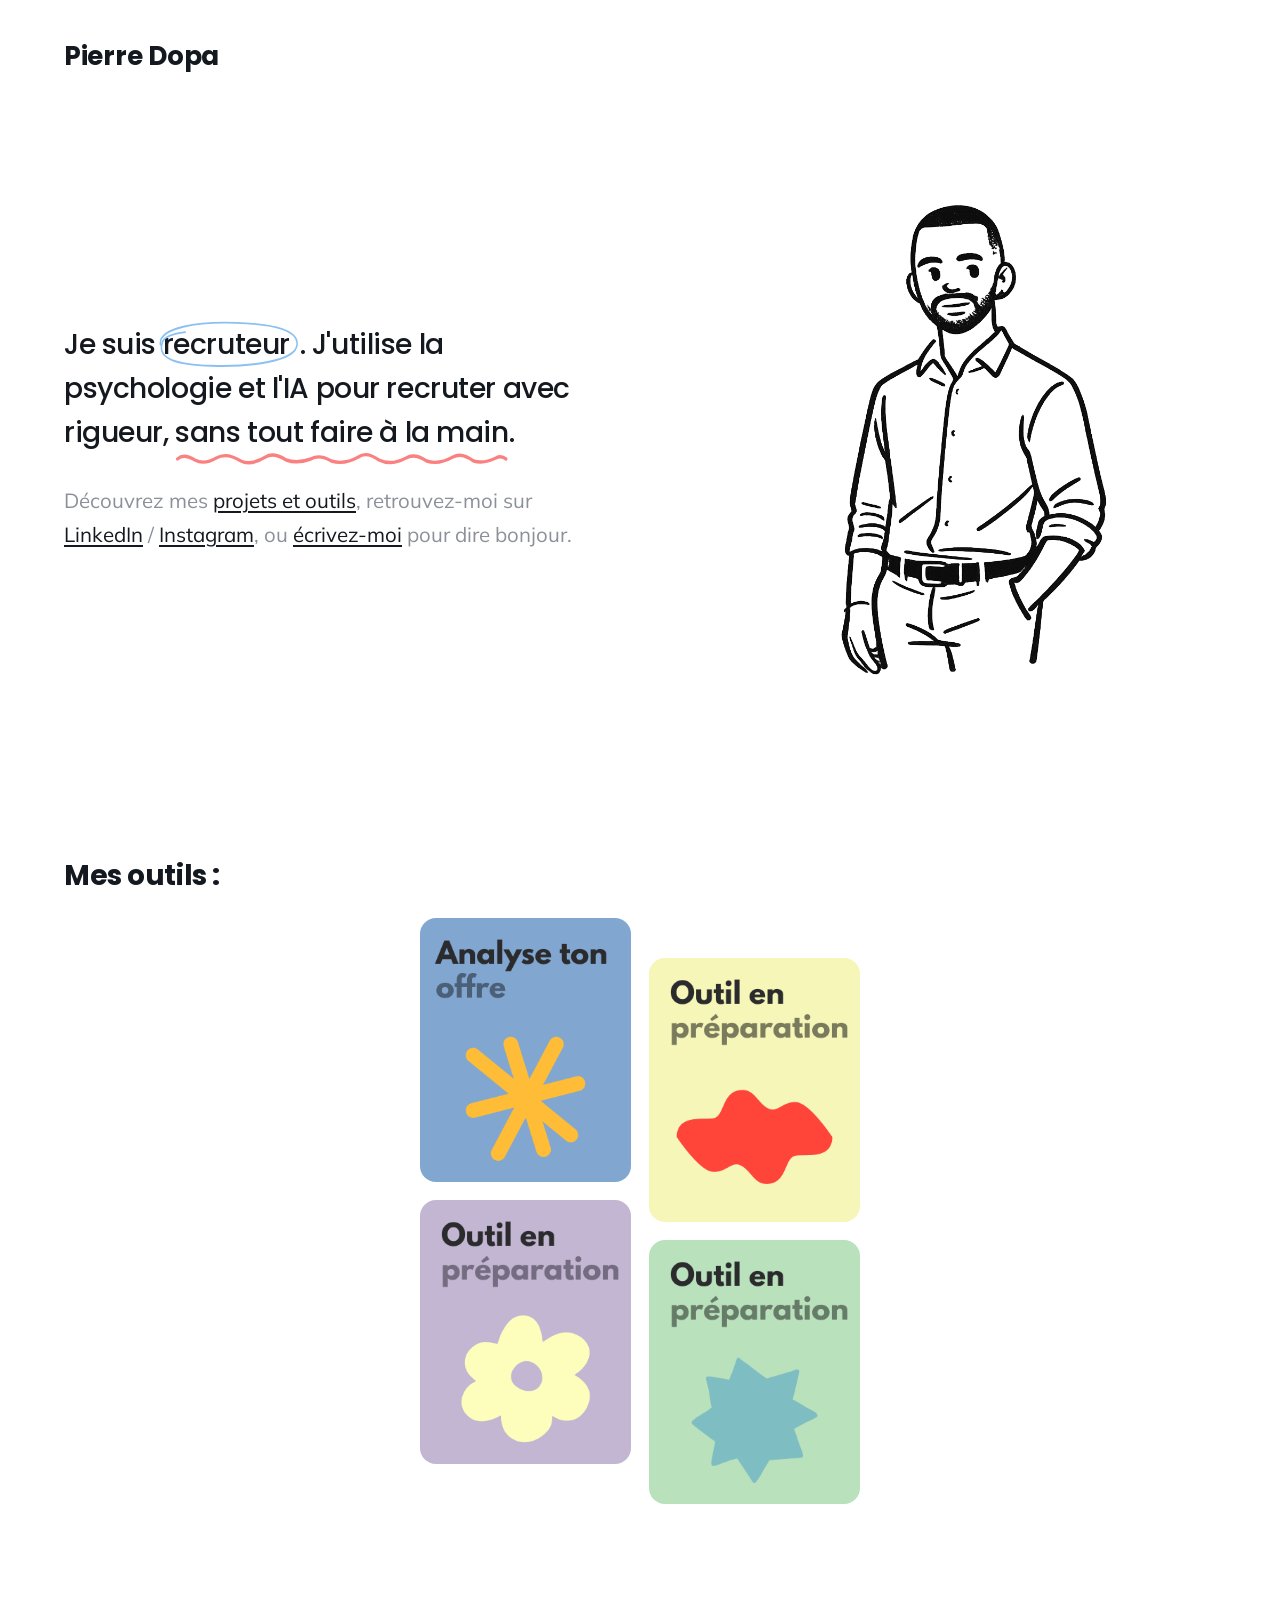
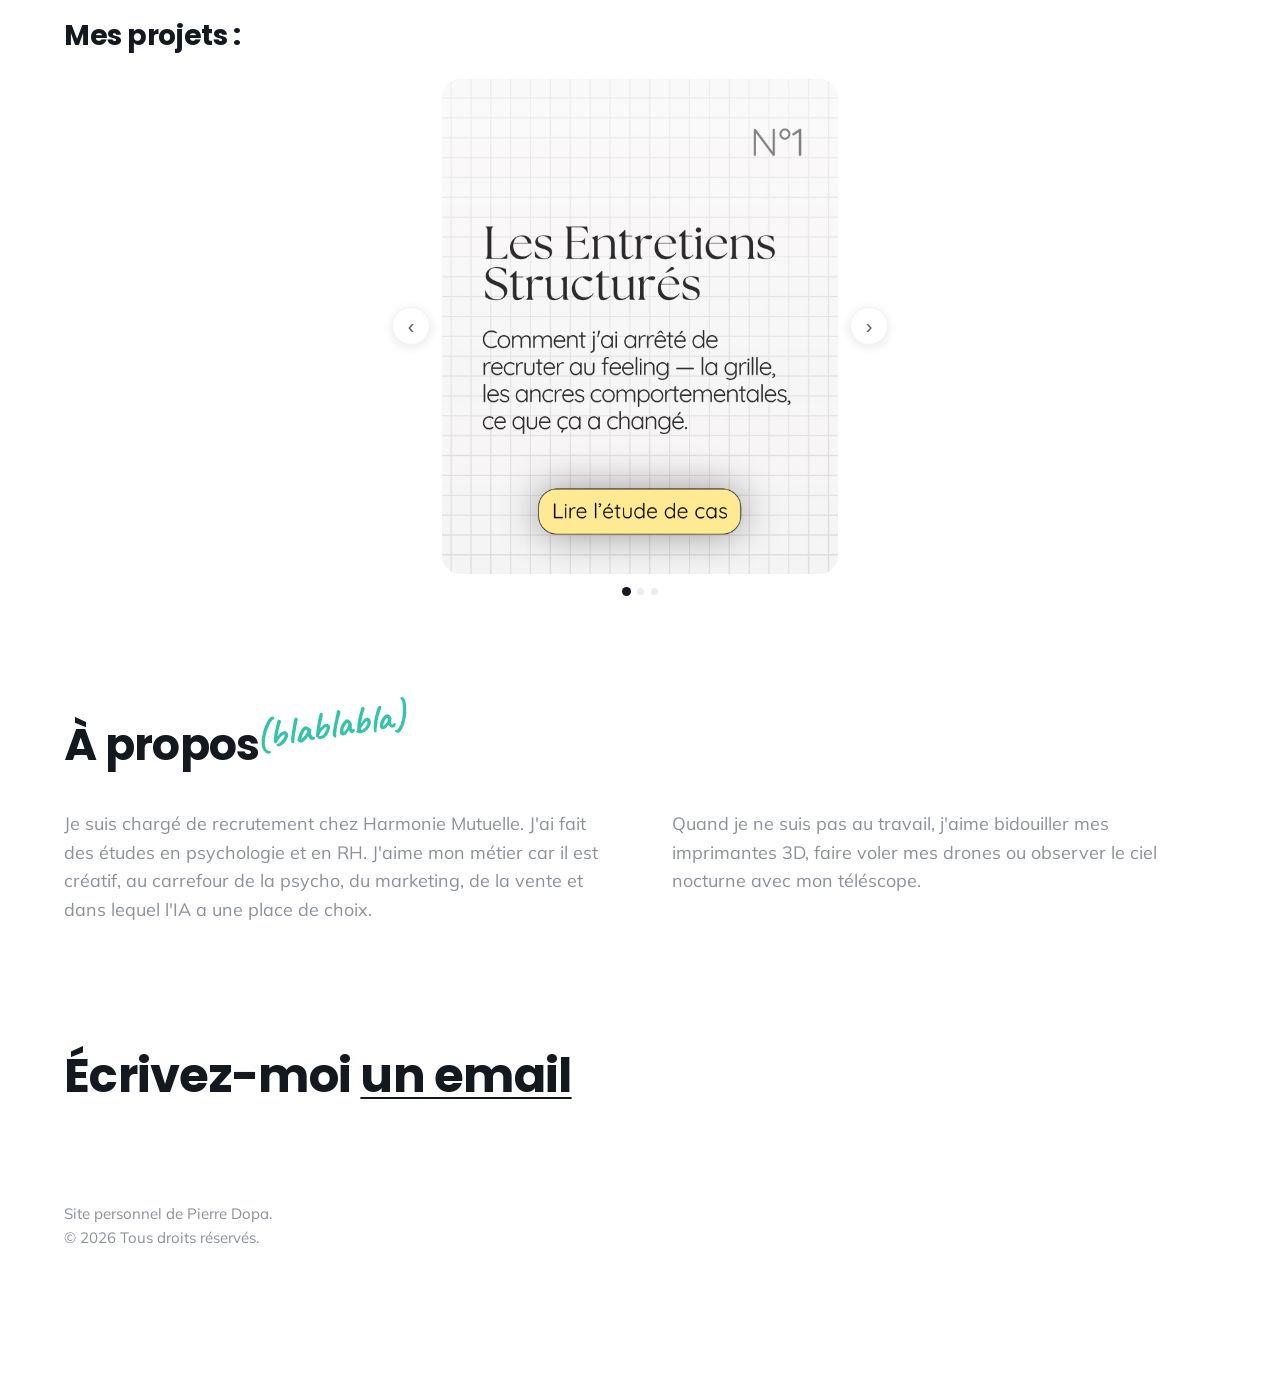
==== commit adbf14aa: "feat: images outils app1-app4 + lien analyse-offre" ====
--- a/index.html
+++ b/index.html
@@ -107,10 +107,10 @@
     window.STATUS_LABELS = { "disponible": "Disponible", "en-construction": "En construction", "vision": "Vision long terme" };
 
     window.tools = [
-      { href: "/outils/analyse-offre/", slide: null },
-      { href: "/outils/analyse-offre/", slide: null },
-      { href: "/outils/analyse-offre/", slide: null },
-      { href: "/outils/analyse-offre/", slide: null },
+      { href: "/outils/analyse-offre/", slide: "/assets/slides/App1 Analyse.png" },
+      { href: null, slide: "/assets/slides/App2.png" },
+      { href: null, slide: "/assets/slides/App3.png" },
+      { href: null, slide: "/assets/slides/App4.png" },
     ];
   </script>
   <script>
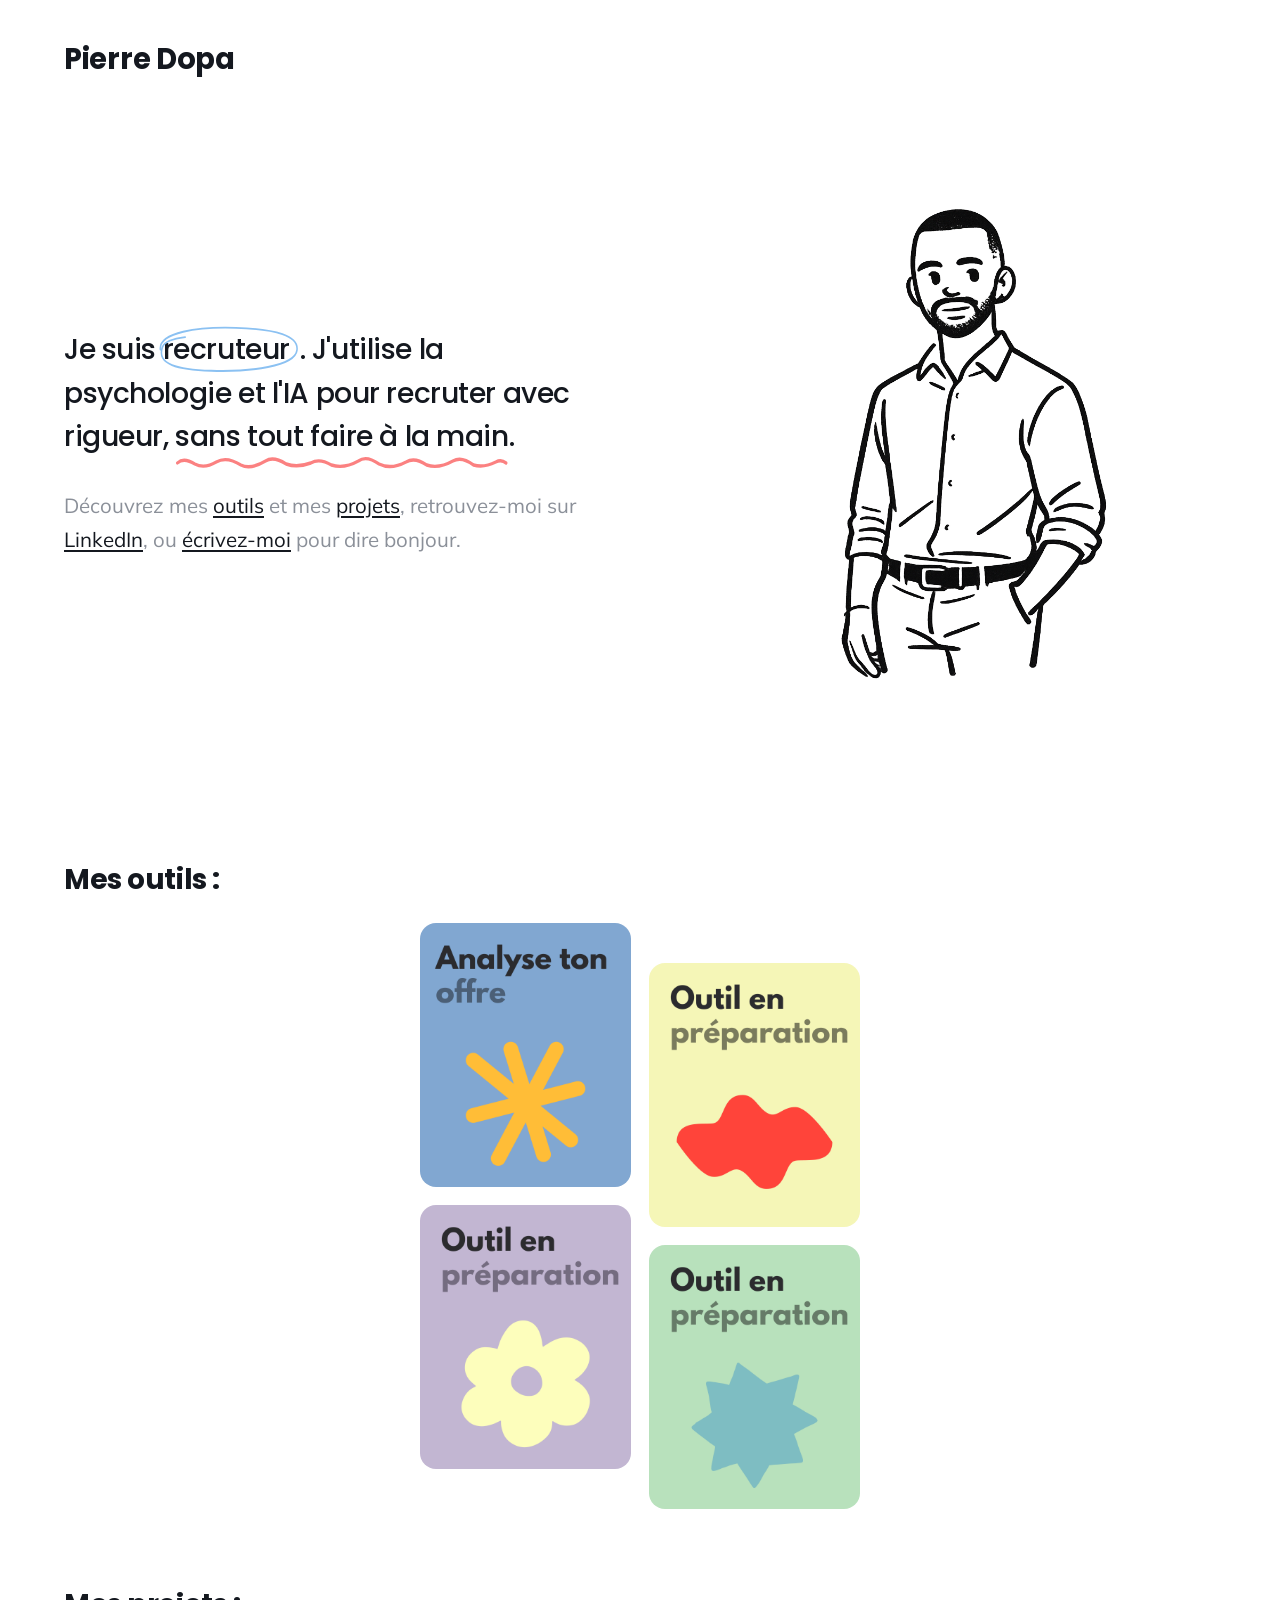
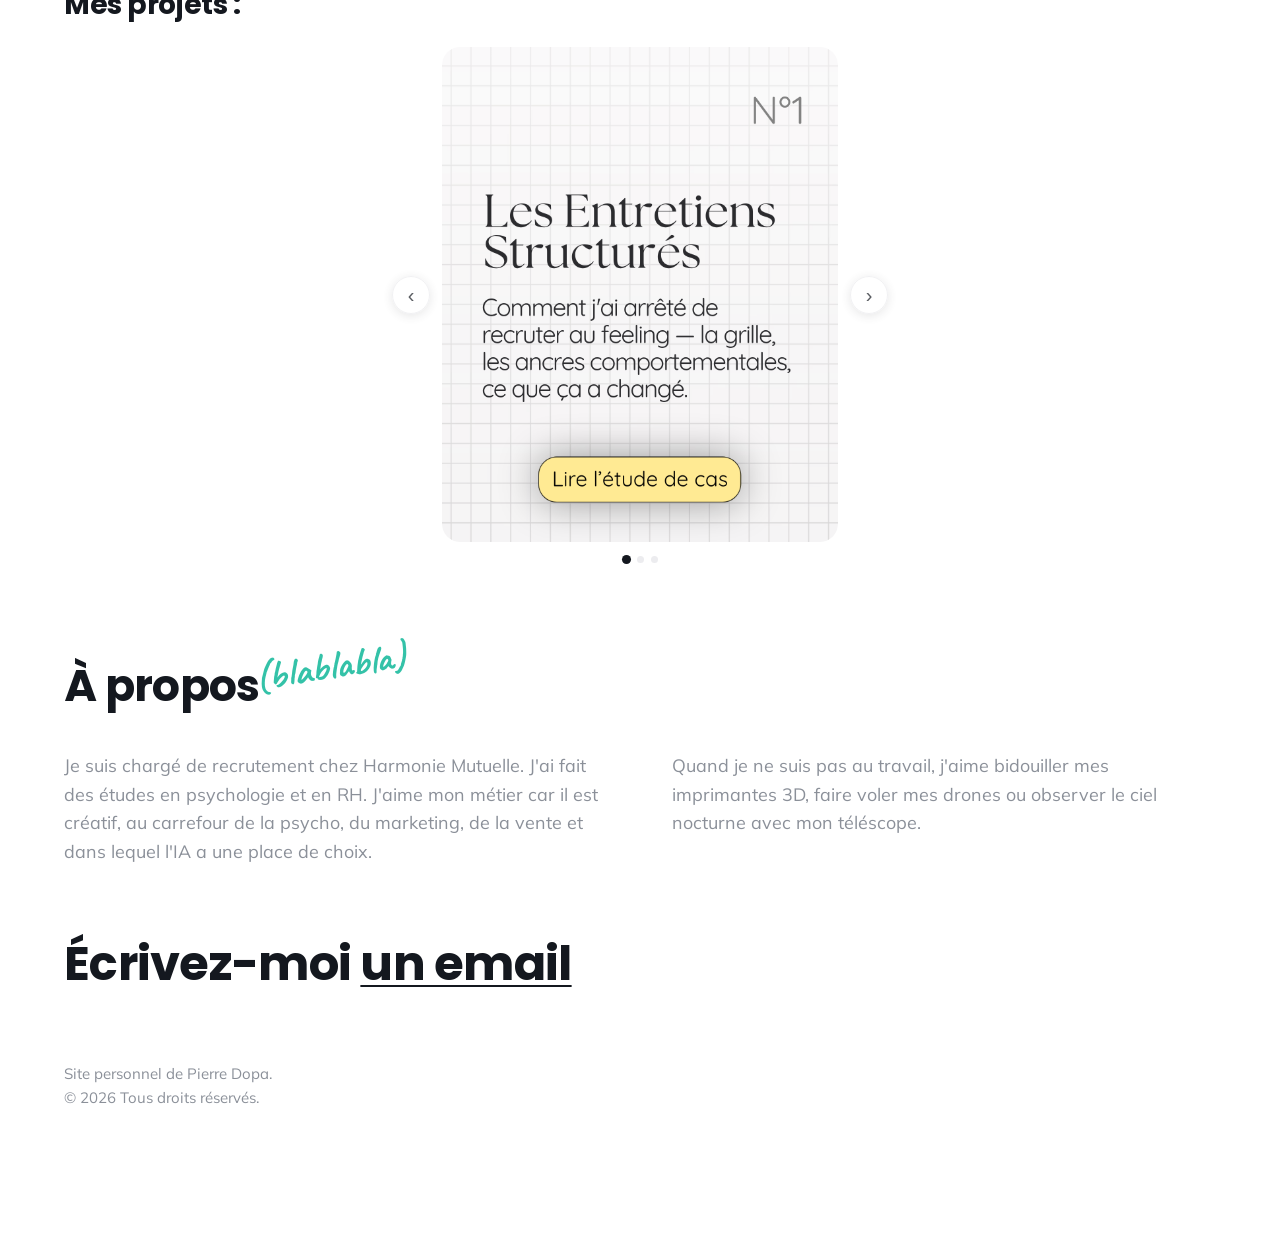
==== commit 2474db8d: "fix: brand +10%, liens outils/projets séparés, sans Instagram, espacements réduits" ====
--- a/index.html
+++ b/index.html
@@ -27,9 +27,8 @@
           J'utilise la psychologie et l'IA pour recruter avec rigueur, <span class="mark mark-squiggle">sans tout faire à la main<svg viewBox="0 0 420 16" preserveAspectRatio="none" aria-hidden="true"><path class="squiggle-path" d="M3,9 Q11,3 25,10 Q37,15 52,8 Q65,2 83,11 Q95,16 114,7 Q124,2 140,10 Q154,14 171,9 Q182,4 197,11 Q213,15 231,7 Q241,1 257,10 Q272,16 291,8 Q302,3 317,11 Q332,15 350,7 Q361,2 376,11 Q389,14 404,8 Q411,5 417,9" /></svg></span>.
         </h1>
         <p class="hero-desc">
-          Découvrez mes <a href="#projets">projets et outils</a>,
-          retrouvez-moi sur <a class="tw" href="#" target="_blank" rel="noopener">LinkedIn</a> /
-          <a href="#" target="_blank" rel="noopener">Instagram</a>,
+          Découvrez mes <a href="#outils">outils</a> et mes <a href="#projets">projets</a>,
+          retrouvez-moi sur <a class="tw" href="#" target="_blank" rel="noopener">LinkedIn</a>,
           ou <a href="mailto:bonjour@pierredopa.com">écrivez-moi</a> pour dire bonjour.
         </p>
       </div>
--- a/assets/css/style.css
+++ b/assets/css/style.css
@@ -69,7 +69,7 @@
 }
 .brand {
   font-family: var(--font-display); font-weight: 700;
-  font-size: clamp(20px, 2.2vw, 26px); letter-spacing: -.01em;
+  font-size: clamp(22px, 2.4vw, 29px); letter-spacing: -.01em;
 }
 
 /* Nav pages intérieures */
@@ -145,7 +145,7 @@
 /* =========================================================================
    6. Sections génériques
    ========================================================================= */
-.section { padding: clamp(40px, 8vh, 80px) 0; }
+.section { padding: clamp(28px, 5vh, 52px) 0; }
 section[id], div[id].section { scroll-margin-top: 30px; }
 
 /* =========================================================================
@@ -153,7 +153,7 @@
    ========================================================================= */
 /* ---- Section outils ---- */
 .tools-section {
-  padding: clamp(40px, 7vh, 72px) 0;
+  padding: clamp(40px, 7vh, 72px) 0 clamp(16px, 3vh, 28px);
 }
 .section-title {
   font-family: var(--font-display); font-weight: 700;
@@ -303,7 +303,7 @@
 /* =========================================================================
    9. Contact
    ========================================================================= */
-.contact { padding: clamp(30px, 6vh, 70px) 0; }
+.contact { padding: clamp(16px, 3vh, 36px) 0; }
 .contact h2 { font-family: var(--font-display); font-weight: 700; font-size: clamp(30px, 4vw, 48px); letter-spacing: -.015em; }
 .contact a { color: var(--ink); text-decoration: underline; text-underline-offset: 5px; text-decoration-thickness: 2px; transition: color .18s; }
 .contact a:hover { color: var(--blue); }
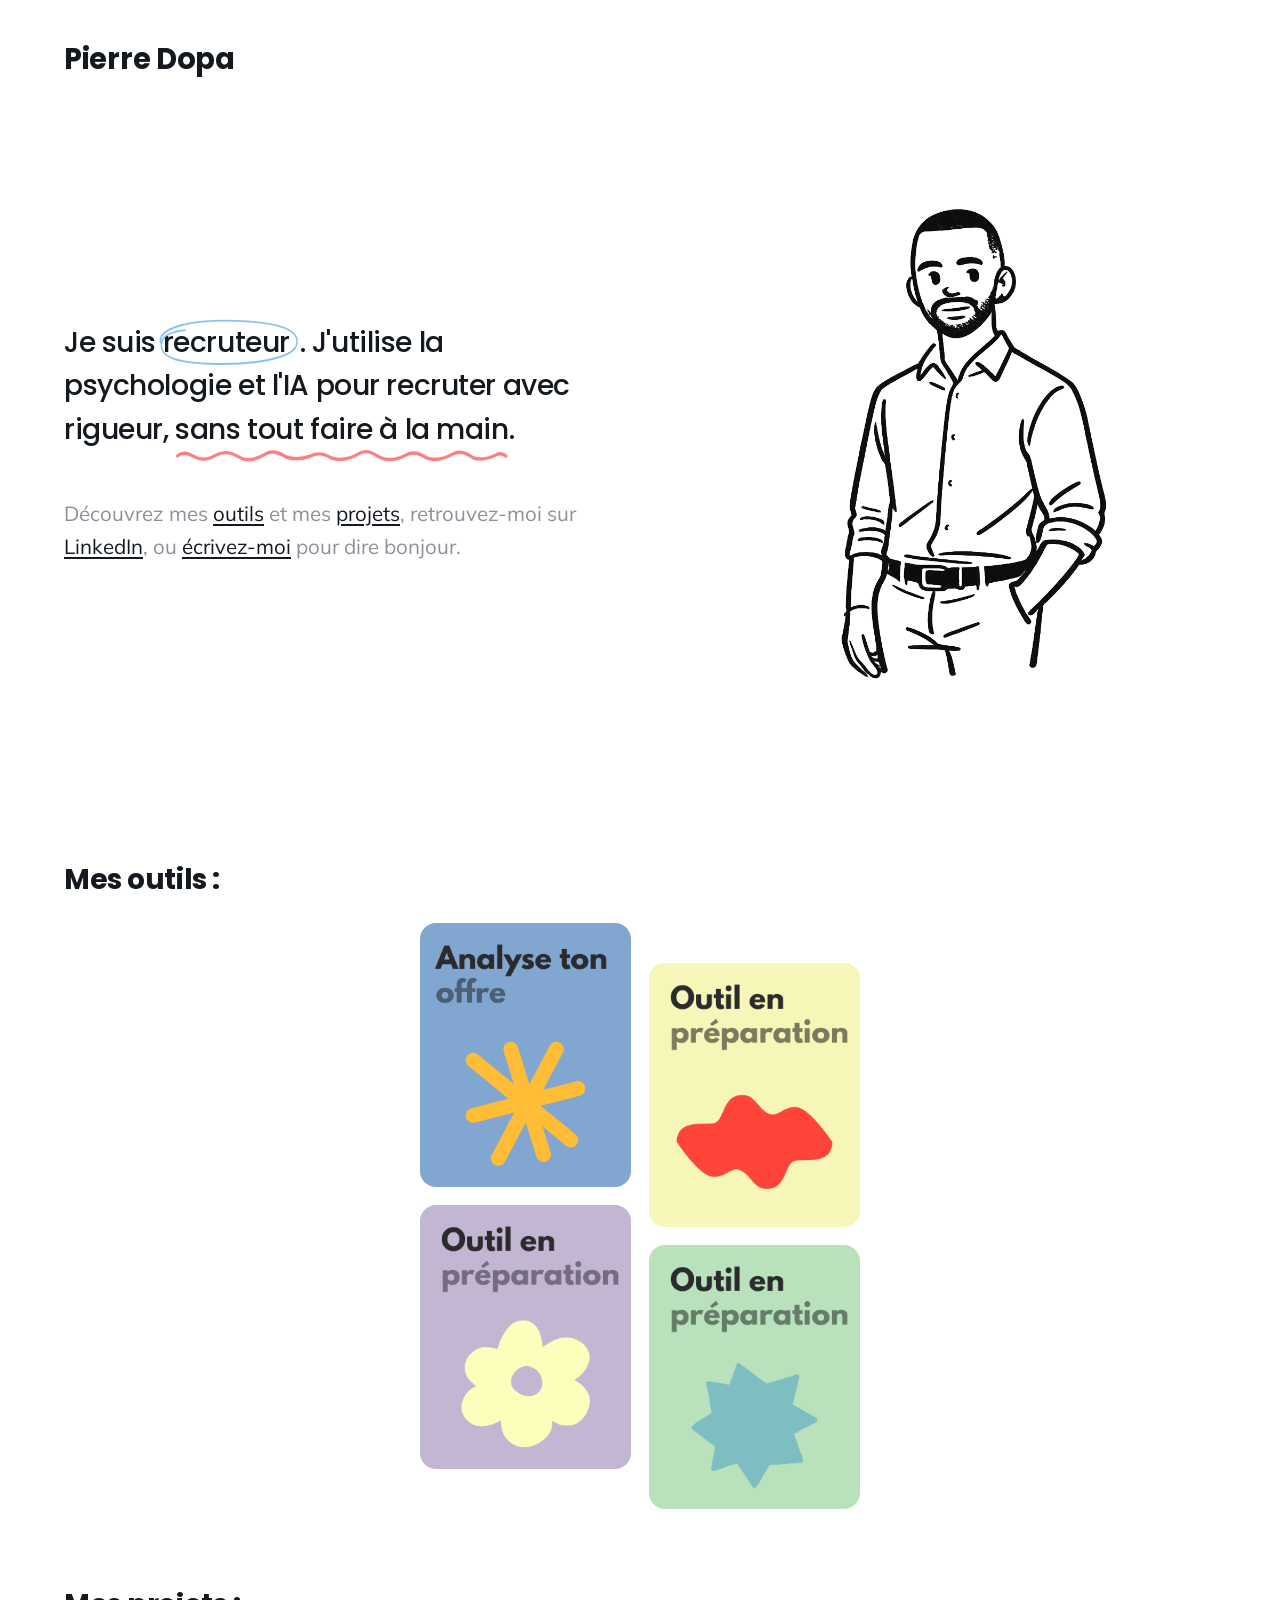
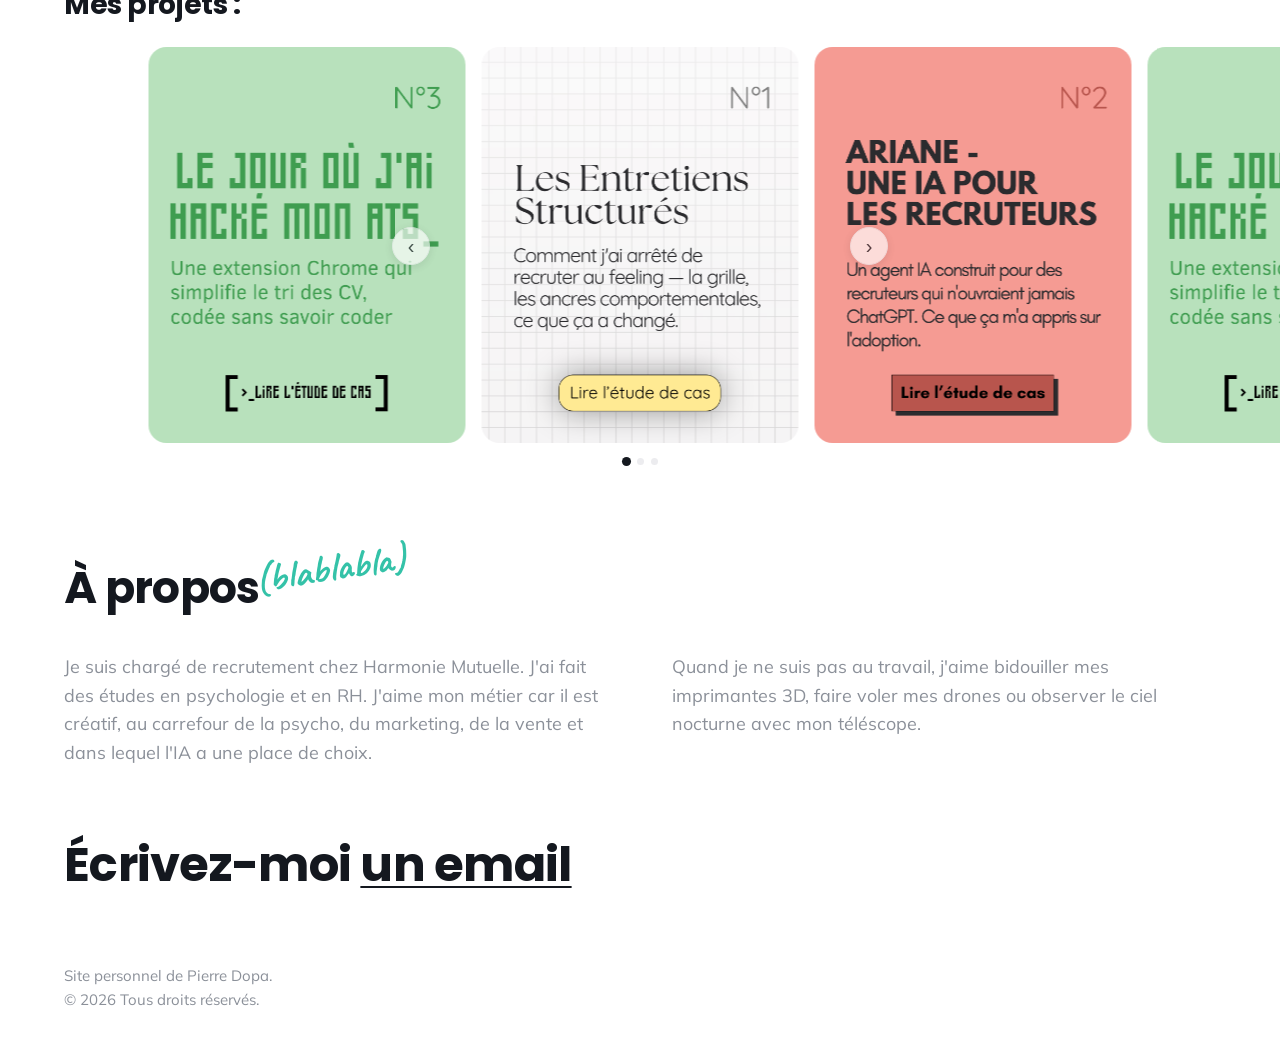
==== commit 0c8a6e12: "feat: carousel peek + loop infini — tapis roulant avec bords visibles" ====
--- a/index.html
+++ b/index.html
@@ -113,24 +113,29 @@
     ];
   </script>
   <script>
-/* ---- Carrousel unique : chaque article = une slide ---- */
+/* ---- Carrousel peek + loop infini ---- */
 function renderProjects() {
   var container = document.querySelector("[data-project-grid]");
   if (!container) return;
-
-  var slidesHtml = window.projects.map(function(p) {
+  var projs = window.projects;
+  var n = projs.length;
+
+  function makeSlide(p) {
     var inner = p.slide
       ? '<img src="' + p.slide + '" alt="" loading="lazy" />'
       : '<div class="carousel-placeholder"></div>';
-    return p.href
-      ? '<a class="carousel-slide" href="' + p.href + '">' + inner + '</a>'
-      : '<div class="carousel-slide">' + inner + '</div>';
-  }).join("");
-
-  var n = window.projects.length;
+    return '<div class="carousel-slide" data-href="' + (p.href || '') + '">' + inner + '</div>';
+  }
+
+  /* clones pour le loop infini */
+  var slidesHtml =
+    makeSlide(projs[n - 1]) +
+    projs.map(makeSlide).join("") +
+    makeSlide(projs[0]);
+
   var dotsHtml = n > 1
     ? '<div class="carousel-dots" id="pc-dots">' +
-        window.projects.map(function(_, i) {
+        projs.map(function(_, i) {
           return '<span class="carousel-dot' + (i === 0 ? " active" : "") + '" data-idx="' + i + '"></span>';
         }).join("") +
       '</div>'
@@ -149,49 +154,103 @@
     '</div>' +
     dotsHtml;
 
-  /* --- Interactions --- */
-  var track   = document.getElementById("pc-track");
-  var dotsEl  = document.getElementById("pc-dots");
-  var dots    = dotsEl ? Array.from(dotsEl.querySelectorAll(".carousel-dot")) : [];
   var carousel = document.getElementById("pc");
-
-  function updateDots() {
-    if (!dots.length) return;
-    var idx = Math.round(track.scrollLeft / track.offsetWidth);
-    dots.forEach(function(d, i) { d.classList.toggle("active", i === idx); });
-  }
-  track.addEventListener("scroll", updateDots, { passive: true });
-
-  dots.forEach(function(dot) {
-    dot.addEventListener("click", function() {
-      track.scrollTo({ left: parseInt(dot.dataset.idx) * track.offsetWidth, behavior: "smooth" });
-    });
-  });
-
-  var prev = carousel.querySelector(".prev");
-  var next = carousel.querySelector(".next");
-  if (prev) prev.addEventListener("click", function() { track.scrollBy({ left: -track.offsetWidth, behavior: "smooth" }); });
-  if (next) next.addEventListener("click", function() { track.scrollBy({ left:  track.offsetWidth, behavior: "smooth" }); });
-
-  /* Drag souris (desktop) */
-  var dragging = false, startX, startScroll, moved;
-  track.addEventListener("mousedown", function(e) {
-    dragging = true; moved = false;
-    startX = e.pageX; startScroll = track.scrollLeft;
+  var track    = document.getElementById("pc-track");
+  var dotsEl   = document.getElementById("pc-dots");
+  var dots     = dotsEl ? Array.from(dotsEl.querySelectorAll(".carousel-dot")) : [];
+  var slides   = Array.from(track.querySelectorAll(".carousel-slide"));
+  var current  = 1; /* 0 = clone_last, 1..n = réels, n+1 = clone_first */
+  var inTrans  = false;
+
+  function dim() {
+    var cW    = carousel.offsetWidth;
+    var cardW = Math.round(cW * 0.80);
+    var mg    = 8; /* margin gauche ET droite par slide */
+    var step  = cardW + mg * 2;
+    var x0    = (cW - cardW) / 2 - mg; /* offset de base pour idx=0 */
+    return { cardW: cardW, step: step, x0: x0 };
+  }
+
+  function setWidths() {
+    var d = dim();
+    slides.forEach(function(s) { s.style.width = d.cardW + "px"; });
+  }
+
+  function goTo(idx, anim) {
+    var d = dim();
+    track.style.transition = anim
+      ? "transform .42s cubic-bezier(.25,.46,.45,.94)"
+      : "none";
+    track.style.transform = "translateX(" + (d.x0 - idx * d.step) + "px)";
+    if (!anim) track.offsetHeight; /* force reflow */
+    var ri = ((idx - 1) % n + n) % n;
+    dots.forEach(function(dot, i) { dot.classList.toggle("active", i === ri); });
+  }
+
+  function next() { if (inTrans) return; inTrans = true; current++; goTo(current, true); }
+  function prev() { if (inTrans) return; inTrans = true; current--; goTo(current, true); }
+
+  track.addEventListener("transitionend", function() {
+    if (current === 0)     { current = n; goTo(current, false); }
+    if (current === n + 1) { current = 1; goTo(current, false); }
+    inTrans = false;
+  });
+
+  /* Flèches */
+  var btnP = carousel.querySelector(".prev");
+  var btnN = carousel.querySelector(".next");
+  if (btnP) btnP.addEventListener("click", prev);
+  if (btnN) btnN.addEventListener("click", next);
+
+  /* Dots */
+  dots.forEach(function(dot, i) {
+    dot.addEventListener("click", function() { current = i + 1; goTo(current, true); });
+  });
+
+  /* Drag (souris + touch) */
+  var sx, sy, dragging = false, moved = false;
+
+  function dStart(x, y) {
+    dragging = true; moved = false; sx = x; sy = y;
+    track.style.transition = "none";
     track.classList.add("is-dragging");
-  });
-  document.addEventListener("mousemove", function(e) {
+  }
+  function dMove(x, y) {
     if (!dragging) return;
-    var dx = e.pageX - startX;
-    if (Math.abs(dx) > 4) moved = true;
-    track.scrollLeft = startScroll - dx;
-  });
-  document.addEventListener("mouseup", function(e) {
+    var dx = x - sx, dy = y - sy;
+    if (!moved && Math.abs(dy) > Math.abs(dx)) { dragging = false; track.classList.remove("is-dragging"); return; }
+    if (Math.abs(dx) > 5) moved = true;
+    var d = dim();
+    track.style.transform = "translateX(" + (d.x0 - current * d.step + dx) + "px)";
+  }
+  function dEnd(x) {
     if (!dragging) return;
     dragging = false; track.classList.remove("is-dragging");
-    /* Annule le clic si c'était un drag */
-    if (moved) e.stopPropagation();
-  }, true);
+    if (Math.abs(x - sx) > 50) { if (x < sx) next(); else prev(); }
+    else { goTo(current, true); inTrans = false; }
+  }
+
+  track.addEventListener("mousedown", function(e) { e.preventDefault(); dStart(e.pageX, e.pageY); });
+  document.addEventListener("mousemove", function(e) { dMove(e.pageX, e.pageY); });
+  document.addEventListener("mouseup",   function(e) { dEnd(e.pageX); });
+
+  track.addEventListener("touchstart", function(e) { dStart(e.touches[0].pageX, e.touches[0].pageY); }, { passive: true });
+  track.addEventListener("touchmove",  function(e) { dMove(e.touches[0].pageX, e.touches[0].pageY); }, { passive: true });
+  track.addEventListener("touchend",   function(e) { dEnd(e.changedTouches[0].pageX); });
+
+  /* Clic sur slide → navigation (seulement si pas de drag) */
+  slides.forEach(function(slide) {
+    slide.addEventListener("click", function() {
+      if (moved) return;
+      var href = slide.getAttribute("data-href");
+      if (href) window.location.href = href;
+    });
+  });
+
+  /* Init + resize */
+  setWidths();
+  goTo(current, false);
+  window.addEventListener("resize", function() { setWidths(); goTo(current, false); });
 }
 
 document.addEventListener("DOMContentLoaded", renderProjects);
--- a/assets/css/style.css
+++ b/assets/css/style.css
@@ -111,7 +111,7 @@
 .squiggle-path { stroke: var(--red);  stroke-width: 3.4; fill: none; stroke-linecap: round; }
 
 .hero-desc {
-  margin-top: 30px; font-size: clamp(18px, 1.6vw, 22px);
+  margin-top: clamp(32px, 5vh, 52px); font-size: clamp(18px, 1.6vw, 22px);
   color: var(--gray); line-height: 1.65;
 }
 .hero-desc a { color: var(--ink); text-decoration: underline; text-underline-offset: 3px; text-decoration-thickness: 1.5px; transition: color .18s; }
@@ -213,26 +213,22 @@
 
 .carousel-track {
   display: flex;
-  overflow-x: auto;
-  scroll-snap-type: x mandatory;
-  -webkit-overflow-scrolling: touch;
-  scrollbar-width: none;
-  border-radius: 18px;
   cursor: grab;
-}
-.carousel-track::-webkit-scrollbar { display: none; }
+  will-change: transform;
+  /* largeur calculée par le JS, pas de scroll natif */
+}
 .carousel-track.is-dragging { cursor: grabbing; }
 
 .carousel-slide {
-  scroll-snap-align: start;
   flex-shrink: 0;
-  width: 100%;
+  /* width fixée par JS (80% du container) */
+  margin: 0 8px;
   aspect-ratio: 4 / 5;
   border-radius: 18px;
   overflow: hidden;
   background: #f1f2f4;
   display: block;
-  text-decoration: none;
+  cursor: pointer;
 }
 .carousel-slide img {
   width: 100%; height: 100%;
@@ -240,9 +236,7 @@
   display: block;
   pointer-events: none;
 }
-.carousel-placeholder {
-  width: 100%; height: 100%;
-}
+.carousel-placeholder { width: 100%; height: 100%; }
 
 /* Flèches — desktop uniquement */
 .carousel-arrow {
@@ -311,7 +305,7 @@
 /* =========================================================================
    10. Footer
    ========================================================================= */
-.footer { padding: clamp(30px, 5vh, 60px) 0 130px; }
+.footer { padding: clamp(30px, 5vh, 60px) 0 clamp(24px, 4vh, 40px); }
 .footer p { font-size: 15px; color: var(--gray); line-height: 1.6; }
 .footer a { color: var(--ink); text-decoration: underline; text-underline-offset: 2px; }
 
